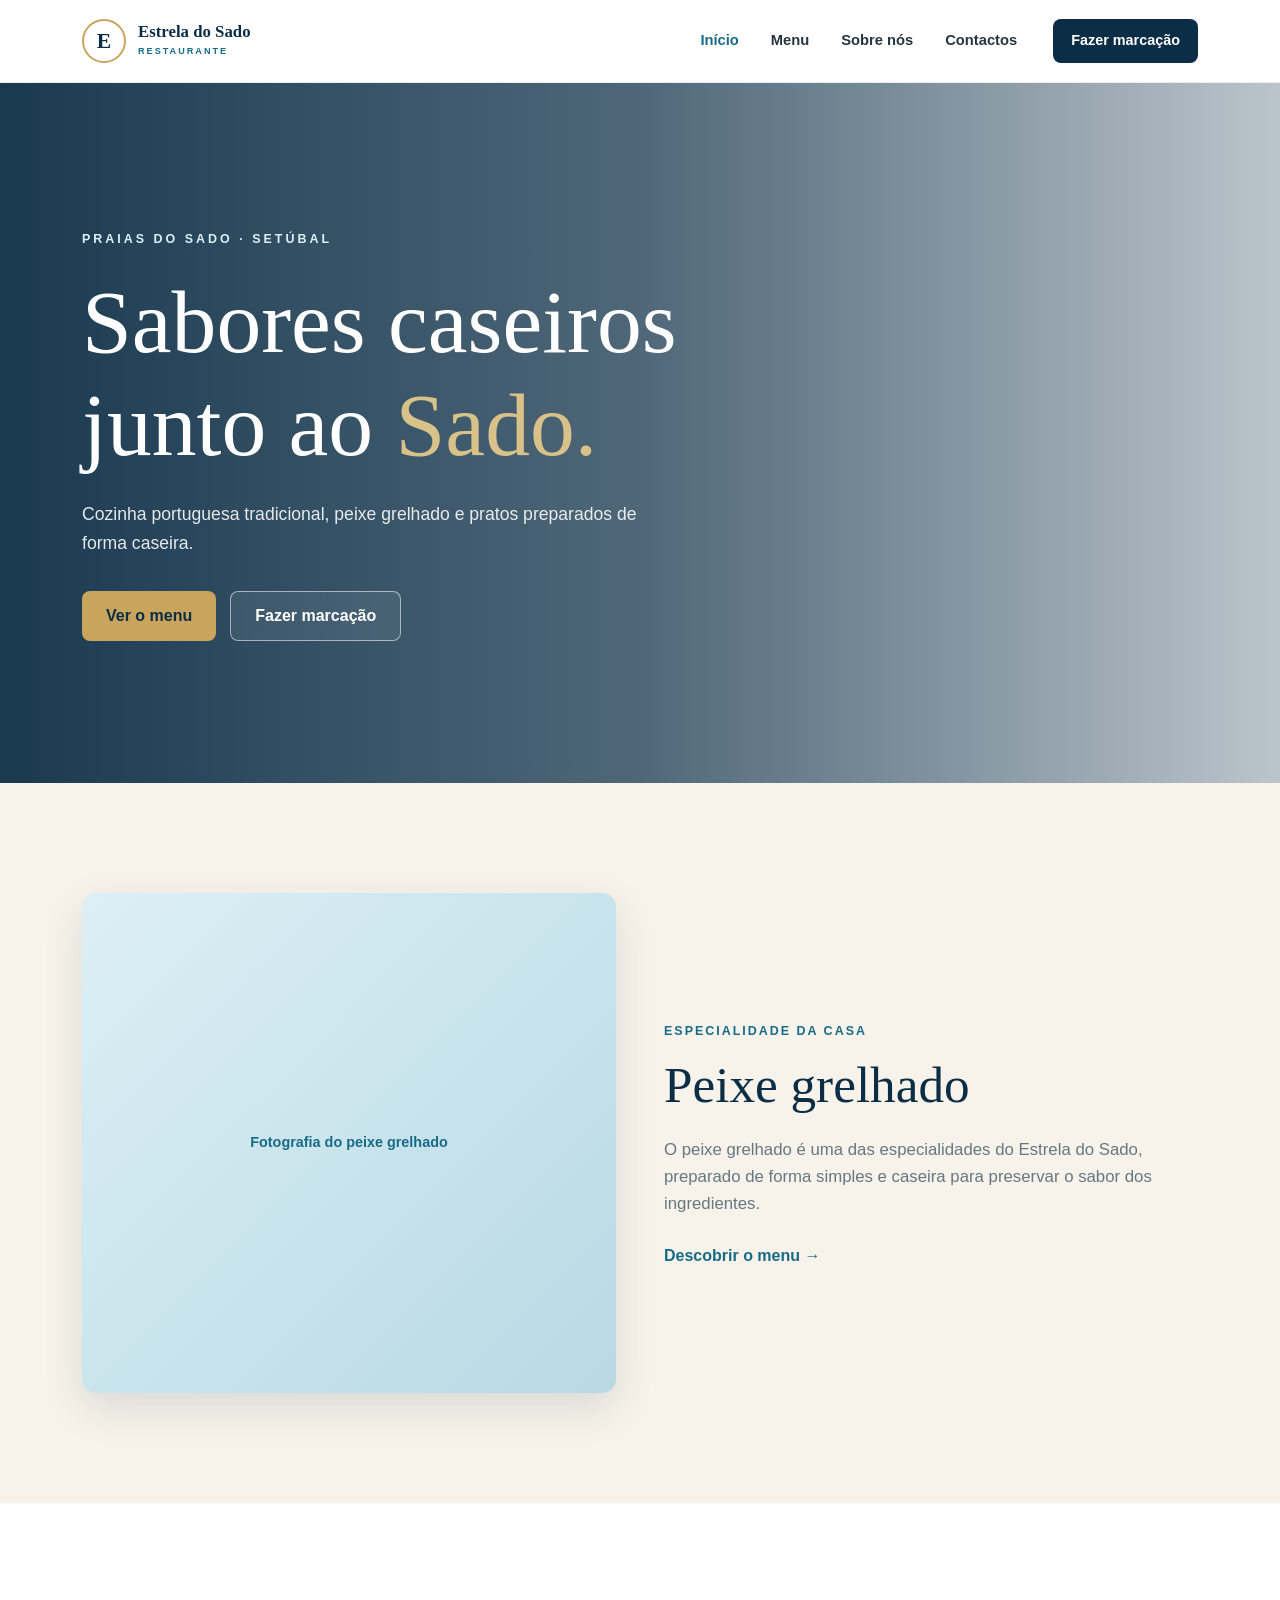
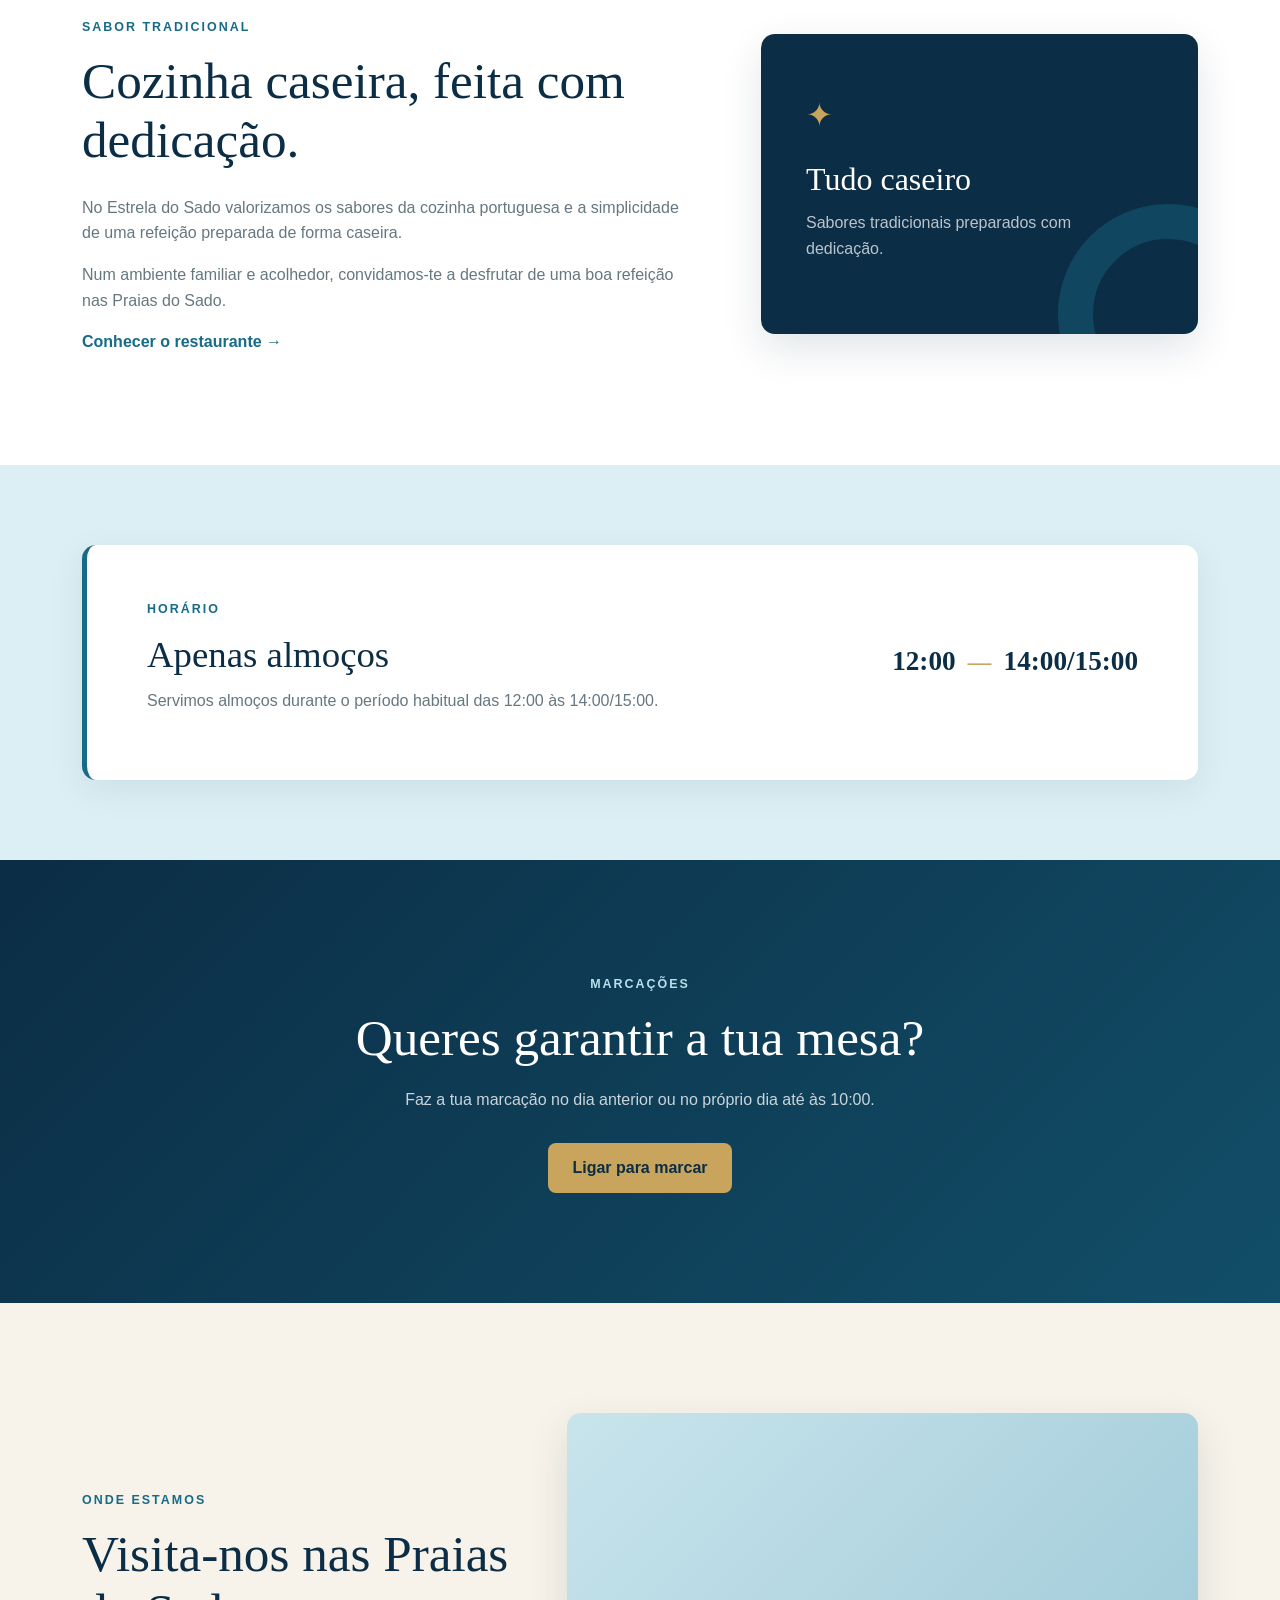
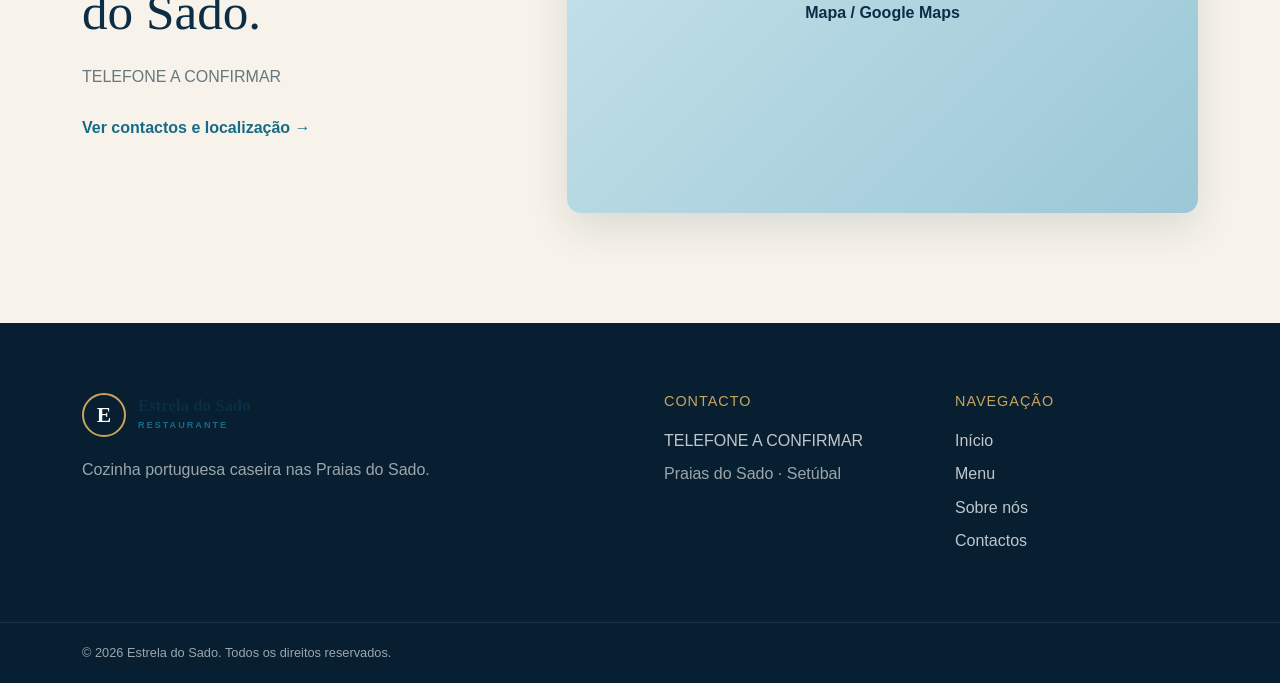
==== index.html @ f1bfe59d "Primeira versão do site Estrela do Sado" ====
<!DOCTYPE html>
<html lang="pt-PT">

<head>

    <meta charset="UTF-8">

    <meta name="viewport" content="width=device-width, initial-scale=1.0">

    <title>Estrela do Sado | Restaurante em Setúbal</title>

    <meta name="description"
        content="Estrela do Sado — restaurante nas Praias do Sado, Setúbal, com cozinha portuguesa caseira e peixe grelhado como especialidade da casa.">

    <!-- Bootstrap 5.3 -->
    <link href="https://cdn.jsdelivr.net/npm/bootstrap@5.3.8/dist/css/bootstrap.min.css"
          rel="stylesheet">

    <!-- CSS próprio -->
    <link rel="stylesheet" href="css/style.css">

</head>


<body>


<!-- =========================================
     HEADER / NAVBAR
========================================= -->

<header class="site-header">

    <nav class="navbar navbar-expand-lg">

        <div class="container">

            <!-- LOGO -->

            <a class="navbar-brand restaurant-logo"
               href="index.html">

                <span class="logo-icon">
                    E
                </span>

                <span class="logo-text">

                    <strong>
                        Estrela do Sado
                    </strong>

                    <small>
                        RESTAURANTE
                    </small>

                </span>

            </a>


            <!-- BOTÃO MOBILE -->

            <button class="navbar-toggler"
                    type="button"
                    data-bs-toggle="collapse"
                    data-bs-target="#mainNavbar"
                    aria-controls="mainNavbar"
                    aria-expanded="false"
                    aria-label="Abrir menu">

                <span class="navbar-toggler-icon"></span>

            </button>


            <!-- MENU -->

            <div class="collapse navbar-collapse"
                 id="mainNavbar">

                <ul class="navbar-nav ms-auto align-items-lg-center gap-lg-2">

                    <li class="nav-item">

                        <a class="nav-link active"
                           aria-current="page"
                           href="index.html">

                            Início

                        </a>

                    </li>


                    <li class="nav-item">

                        <a class="nav-link"
                           href="menu.html">

                            Menu

                        </a>

                    </li>


                    <li class="nav-item">

                        <a class="nav-link"
                           href="sobre.html">

                            Sobre nós

                        </a>

                    </li>


                    <li class="nav-item">

                        <a class="nav-link"
                           href="contacto.html">

                            Contactos

                        </a>

                    </li>


                    <li class="nav-item ms-lg-3 mt-3 mt-lg-0">

                        <a class="nav-reservation"
                           href="contacto.html">

                            Fazer marcação

                        </a>

                    </li>

                </ul>

            </div>

        </div>

    </nav>

</header>


<!-- =========================================
     CONTEÚDO
========================================= -->

<main>


    <!-- HERO -->

    <section class="hero">

        <div class="hero-overlay"></div>

        <div class="container">

            <div class="hero-content">

                <span class="hero-label">

                    PRAIAS DO SADO · SETÚBAL

                </span>


                <h1>

                    Sabores caseiros
                    junto ao <span>Sado.</span>

                </h1>


                <p>

                    Cozinha portuguesa tradicional,
                    peixe grelhado e pratos preparados
                    de forma caseira.

                </p>


                <div class="hero-buttons">

                    <a href="menu.html"
                       class="button button-primary">

                        Ver o menu

                    </a>


                    <a href="contacto.html"
                       class="button button-secondary">

                        Fazer marcação

                    </a>

                </div>

            </div>

        </div>

    </section>



    <!-- ESPECIALIDADE -->

    <section class="specialty">

        <div class="container">

            <div class="row align-items-center g-5">


                <div class="col-lg-6">

                    <div class="image-placeholder">

                        <span>
                            Fotografia do peixe grelhado
                        </span>

                    </div>

                </div>


                <div class="col-lg-6">

                    <span class="section-label">

                        ESPECIALIDADE DA CASA

                    </span>


                    <h2>

                        Peixe grelhado

                    </h2>


                    <p>

                        O peixe grelhado é uma das
                        especialidades do Estrela do Sado,
                        preparado de forma simples e caseira
                        para preservar o sabor dos ingredientes.

                    </p>


                    <a href="menu.html"
                       class="text-link">

                        Descobrir o menu →

                    </a>

                </div>

            </div>

        </div>

    </section>



    <!-- COZINHA CASEIRA -->

    <section class="about-preview">

        <div class="container">

            <div class="row align-items-center g-5">


                <div class="col-lg-7">

                    <span class="section-label">

                        SABOR TRADICIONAL

                    </span>


                    <h2>

                        Cozinha caseira,
                        feita com dedicação.

                    </h2>


                    <p>

                        No Estrela do Sado valorizamos
                        os sabores da cozinha portuguesa
                        e a simplicidade de uma refeição
                        preparada de forma caseira.

                    </p>


                    <p>

                        Num ambiente familiar e acolhedor,
                        convidamos-te a desfrutar de uma
                        boa refeição nas Praias do Sado.

                    </p>


                    <a href="sobre.html"
                       class="text-link">

                        Conhecer o restaurante →

                    </a>

                </div>


                <div class="col-lg-5">

                    <div class="about-card">

                        <span class="about-card-icon">
                            ✦
                        </span>


                        <h3>
                            Tudo caseiro
                        </h3>


                        <p>

                            Sabores tradicionais preparados
                            com dedicação.

                        </p>

                    </div>

                </div>

            </div>

        </div>

    </section>



    <!-- HORÁRIO -->

    <section class="schedule">

        <div class="container">

            <div class="schedule-box">

                <div>

                    <span class="section-label">

                        HORÁRIO

                    </span>


                    <h2>

                        Apenas almoços

                    </h2>


                    <p>

                        Servimos almoços durante o período
                        habitual das 12:00 às 14:00/15:00.

                    </p>

                </div>


                <div class="schedule-time">

                    <strong>
                        12:00
                    </strong>

                    <span>
                        —
                    </span>

                    <strong>
                        14:00/15:00
                    </strong>

                </div>

            </div>

        </div>

    </section>



    <!-- MARCAÇÃO -->

    <section class="reservation">

        <div class="container text-center">

            <span class="section-label">

                MARCAÇÕES

            </span>


            <h2>

                Queres garantir a tua mesa?

            </h2>


            <p>

                Faz a tua marcação no dia anterior
                ou no próprio dia até às 10:00.

            </p>


            <a href="tel:265793486"
               class="button button-primary">

                Ligar para marcar

            </a>

        </div>

    </section>



    <!-- LOCALIZAÇÃO -->

    <section class="location">

        <div class="container">

            <div class="row align-items-center g-5">


                <div class="col-lg-5">

                    <span class="section-label">

                        ONDE ESTAMOS

                    </span>


                    <h2>

                        Visita-nos nas
                        Praias do Sado.

                    </h2>


                    <p>
                        
                    TELEFONE A CONFIRMAR


                    </p>


                    <a href="contacto.html"
                       class="text-link">

                        Ver contactos e localização →

                    </a>

                </div>


                <div class="col-lg-7">

                    <div class="location-placeholder">

                        <span>
                            Mapa / Google Maps
                        </span>

                    </div>

                </div>

            </div>

        </div>

    </section>

</main>



<!-- =========================================
     FOOTER
========================================= -->

<footer class="footer">

    <div class="container">

        <div class="row g-5">


            <div class="col-lg-6">

                <a href="index.html"
                   class="restaurant-logo footer-logo">

                    <span class="logo-icon">
                        E
                    </span>

                    <span class="logo-text">

                        <strong>
                            Estrela do Sado
                        </strong>

                        <small>
                            RESTAURANTE
                        </small>

                    </span>

                </a>


                <p>

                    Cozinha portuguesa caseira
                    nas Praias do Sado.

                </p>

            </div>


            <div class="col-md-3">

                <h3>
                    Contacto
                </h3>


                <a href="tel:265793486">

                    TELEFONE A CONFIRMAR

                </a>


                <p>

                    Praias do Sado · Setúbal

                </p>

            </div>


            <div class="col-md-3">

                <h3>
                    Navegação
                </h3>


                <a href="index.html">
                    Início
                </a>

                <a href="menu.html">
                    Menu
                </a>

                <a href="sobre.html">
                    Sobre nós
                </a>

                <a href="contacto.html">
                    Contactos
                </a>

            </div>

        </div>

    </div>


    <div class="footer-bottom">

        <div class="container">

            <p>

                © 2026 Estrela do Sado.
                Todos os direitos reservados.

            </p>

        </div>

    </div>

</footer>



<!-- Bootstrap JavaScript -->

<script src="https://cdn.jsdelivr.net/npm/bootstrap@5.3.8/dist/js/bootstrap.bundle.min.js"></script>

<!-- JavaScript próprio -->

<script src="js/script.js"></script>

</body>

</html>
---- css/style.css ----
:root {
    --navy: #0b2d45;
    --blue: #176b87;
    --blue-light: #dceff5;
    --cream: #f7f3ea;
    --white: #ffffff;
    --gold: #c9a45c;
    --text: #263640;
    --text-light: #667780;
    --border: #d9e2e6;
    --shadow: 0 15px 40px rgba(11, 45, 69, 0.12);
}


/* =========================================
   RESET
========================================= */

html {
    scroll-behavior: smooth;
}

body {
    margin: 0;

    font-family: "Segoe UI", Arial, sans-serif;

    color: var(--text);
    background: var(--white);

    line-height: 1.6;
}

h1,
h2,
h3 {
    font-family: Georgia, "Times New Roman", serif;
    line-height: 1.15;
    color: var(--navy);
}

p {
    color: var(--text-light);
}

a {
    text-decoration: none;
}

img {
    max-width: 100%;
}


/* =========================================
   HEADER / BOOTSTRAP NAVBAR
========================================= */

.site-header {
    position: sticky;
    top: 0;

    z-index: 1000;

    background: rgba(255, 255, 255, 0.97);

    border-bottom: 1px solid rgba(11, 45, 69, 0.08);

    backdrop-filter: blur(12px);
}


/* Logo */

.restaurant-logo {
    display: inline-flex;

    align-items: center;

    gap: 12px;

    color: var(--navy) !important;
}

.logo-icon {
    width: 44px;
    height: 44px;

    display: grid;
    place-items: center;

    border: 2px solid var(--gold);
    border-radius: 50%;

    color: var(--navy);

    font-family: Georgia, "Times New Roman", serif;
    font-size: 1.35rem;
    font-weight: bold;
}

.logo-text {
    display: flex;

    flex-direction: column;
}

.logo-text strong {
    font-family: Georgia, "Times New Roman", serif;

    font-size: 1.05rem;

    line-height: 1.1;
}

.logo-text small {
    margin-top: 3px;

    color: var(--blue);

    font-size: 0.57rem;
    font-weight: 700;

    letter-spacing: 2px;
}


/* Navbar */

.navbar {
    min-height: 82px;
}

.navbar .nav-link {
    padding: 10px 12px !important;

    color: var(--text) !important;

    font-size: 0.92rem;
    font-weight: 600;

    transition:
        color 0.25s ease,
        background 0.25s ease;
}

.navbar .nav-link:hover,
.navbar .nav-link.active {
    color: var(--blue) !important;
}


/* Botão do Bootstrap */

.navbar-toggler {
    padding: 8px 10px;

    border: 1px solid var(--border);

    border-radius: 8px;
}

.navbar-toggler:focus {
    box-shadow: 0 0 0 3px rgba(23, 107, 135, 0.15);
}


/* Botão marcação */

.nav-reservation {
    display: inline-flex;

    align-items: center;
    justify-content: center;

    padding: 10px 18px;

    border-radius: 8px;

    background: var(--navy);

    color: var(--white) !important;

    font-size: 0.9rem;
    font-weight: 700;

    transition:
        background 0.25s ease,
        transform 0.25s ease;
}

.nav-reservation:hover {
    background: var(--blue);

    transform: translateY(-2px);
}


/* =========================================
   HERO
========================================= */

.hero {
    position: relative;

    min-height: 700px;

    display: flex;

    align-items: center;

    background:
        linear-gradient(
            90deg,
            rgba(11, 45, 69, 0.94),
            rgba(11, 45, 69, 0.72),
            rgba(11, 45, 69, 0.28)
        ),
        url("../images/hero.jpg") center / cover no-repeat;
}

.hero-content {
    position: relative;

    z-index: 2;

    max-width: 720px;

    padding: 90px 0;
}

.hero-label {
    display: inline-block;

    margin-bottom: 20px;

    color: #dceff5;

    font-size: 0.78rem;
    font-weight: 700;

    letter-spacing: 3px;
}

.hero h1 {
    margin-bottom: 24px;

    color: var(--white);

    font-size: clamp(3rem, 7vw, 5.7rem);
}

.hero h1 span {
    color: #d9c18a;
}

.hero p {
    max-width: 590px;

    margin-bottom: 34px;

    color: rgba(255, 255, 255, 0.88);

    font-size: 1.1rem;
}

.hero-buttons {
    display: flex;

    flex-wrap: wrap;

    gap: 14px;
}


/* =========================================
   BOTÕES
========================================= */

.button {
    display: inline-flex;

    align-items: center;
    justify-content: center;

    min-height: 50px;

    padding: 0 24px;

    border-radius: 8px;

    font-weight: 700;

    transition:
        transform 0.25s ease,
        background 0.25s ease,
        color 0.25s ease;
}

.button:hover {
    transform: translateY(-3px);
}

.button-primary {
    background: var(--gold);

    color: var(--navy);
}

.button-primary:hover {
    background: #d8b973;

    color: var(--navy);
}

.button-secondary {
    border: 1px solid rgba(255, 255, 255, 0.55);

    background: rgba(255, 255, 255, 0.08);

    color: var(--white);

    backdrop-filter: blur(8px);
}

.button-secondary:hover {
    background: var(--white);

    color: var(--navy);
}


/* =========================================
   LABELS / LINKS
========================================= */

.section-label {
    display: inline-block;

    margin-bottom: 14px;

    color: var(--blue);

    font-size: 0.78rem;
    font-weight: 700;

    letter-spacing: 2px;
}

.text-link {
    display: inline-flex;

    align-items: center;

    gap: 7px;

    color: var(--blue);

    font-weight: 700;

    transition:
        color 0.25s ease,
        gap 0.25s ease;
}

.text-link:hover {
    color: var(--navy);

    gap: 12px;
}


/* =========================================
   ESPECIALIDADE
========================================= */

.specialty {
    padding: 110px 0;

    background: var(--cream);
}

.specialty h2 {
    margin-bottom: 22px;

    font-size: clamp(2rem, 4vw, 3.2rem);
}

.specialty p {
    max-width: 520px;

    margin-bottom: 25px;

    font-size: 1.05rem;
}

.image-placeholder {
    min-height: 500px;

    display: grid;

    place-items: center;

    border-radius: 14px;

    background:
        linear-gradient(
            135deg,
            var(--blue-light),
            #b8d9e4
        );

    color: var(--blue);

    font-size: 0.9rem;
    font-weight: 600;

    box-shadow: var(--shadow);
}


/* =========================================
   ABOUT
========================================= */

.about-preview {
    padding: 110px 0;

    background: var(--white);
}

.about-preview h2 {
    margin-bottom: 25px;

    font-size: clamp(2rem, 4vw, 3.2rem);
}

.about-preview p {
    max-width: 600px;

    margin-bottom: 16px;
}

.about-card {
    min-height: 300px;

    padding: 45px;

    display: flex;

    flex-direction: column;

    justify-content: center;

    align-items: flex-start;

    position: relative;

    overflow: hidden;

    background: var(--navy);

    border-radius: 14px;

    box-shadow: var(--shadow);
}

.about-card::after {
    content: "";

    position: absolute;

    width: 220px;
    height: 220px;

    right: -80px;
    bottom: -90px;

    border: 35px solid rgba(23, 107, 135, 0.4);

    border-radius: 50%;
}

.about-card-icon {
    margin-bottom: 20px;

    color: var(--gold);

    font-size: 2rem;
}

.about-card h3 {
    margin-bottom: 12px;

    color: var(--white);

    font-size: 2rem;
}

.about-card p {
    max-width: 300px;

    color: rgba(255, 255, 255, 0.72);
}


/* =========================================
   HORÁRIO
========================================= */

.schedule {
    padding: 80px 0;

    background: var(--blue-light);
}

.schedule-box {
    padding: 50px 60px;

    display: flex;

    align-items: center;

    justify-content: space-between;

    gap: 40px;

    background: var(--white);

    border-left: 5px solid var(--blue);

    border-radius: 14px;

    box-shadow: 0 10px 35px rgba(11, 45, 69, 0.08);
}

.schedule-box h2 {
    margin-bottom: 12px;

    font-size: 2.3rem;
}

.schedule-time {
    display: flex;

    align-items: center;

    gap: 12px;

    color: var(--navy);

    white-space: nowrap;
}

.schedule-time strong {
    font-family: Georgia, "Times New Roman", serif;

    font-size: 1.7rem;
}

.schedule-time span {
    color: var(--gold);

    font-size: 1.5rem;
}


/* =========================================
   MARCAÇÃO
========================================= */

.reservation {
    padding: 110px 0;

    background:
        linear-gradient(
            135deg,
            var(--navy),
            #124e68
        );
}

.reservation .section-label {
    color: #b9dfeb;
}

.reservation h2 {
    margin-bottom: 20px;

    color: var(--white);

    font-size: clamp(2rem, 4vw, 3.2rem);
}

.reservation p {
    max-width: 600px;

    margin: 0 auto 30px;

    color: rgba(255, 255, 255, 0.78);
}


/* =========================================
   LOCALIZAÇÃO
========================================= */

.location {
    padding: 110px 0;

    background: var(--cream);
}

.location h2 {
    margin-bottom: 22px;

    font-size: clamp(2rem, 4vw, 3.2rem);
}

.location p {
    margin-bottom: 25px;
}

.location-placeholder {
    min-height: 400px;

    display: grid;

    place-items: center;

    border-radius: 14px;

    background:
        linear-gradient(
            135deg,
            #c8e4ec,
            #9bc7d6
        );

    color: var(--navy);

    font-weight: 700;

    box-shadow: var(--shadow);
}


/* =========================================
   FOOTER
========================================= */

.footer {
    padding-top: 70px;

    background: #071f30;

    color: var(--white);
}

.footer-logo {
    margin-bottom: 20px;
}

.footer-logo .logo-icon {
    color: var(--white);
}

.footer p {
    color: rgba(255, 255, 255, 0.6);
}

.footer h3 {
    margin-bottom: 18px;

    color: var(--gold);

    font-family: "Segoe UI", Arial, sans-serif;

    font-size: 0.9rem;

    text-transform: uppercase;

    letter-spacing: 1px;
}

.footer a:not(.restaurant-logo) {
    display: block;

    margin-bottom: 8px;

    color: rgba(255, 255, 255, 0.75);

    transition: color 0.2s ease;
}

.footer a:not(.restaurant-logo):hover {
    color: var(--gold);
}

.footer-bottom {
    margin-top: 60px;

    padding: 20px 0;

    border-top: 1px solid rgba(255, 255, 255, 0.08);
}

.footer-bottom p {
    margin: 0;

    font-size: 0.8rem;
}


/* =========================================
   TABLET
========================================= */

@media (max-width: 991.98px) {

    .navbar-collapse {
        padding: 18px 0 10px;
    }

    .navbar-nav {
        padding: 10px 0;
    }

    .navbar .nav-link {
        padding: 12px 10px !important;
    }

    .nav-reservation {
        width: 100%;

        text-align: center;
    }

    .hero {
        min-height: 650px;
    }

    .schedule-box {
        flex-direction: column;

        align-items: flex-start;
    }

    .schedule-time {
        width: 100%;

        justify-content: center;
    }

}


/* =========================================
   TELEMÓVEL
========================================= */

@media (max-width: 575.98px) {

    .navbar {
        min-height: 70px;
    }

    .logo-icon {
        width: 38px;
        height: 38px;
    }

    .logo-text strong {
        font-size: 0.9rem;
    }

    .hero {
        min-height: 650px;

        background:
            linear-gradient(
                90deg,
                rgba(11, 45, 69, 0.94),
                rgba(11, 45, 69, 0.65)
            ),
            url("../images/hero.jpg") center / cover no-repeat;
    }

    .hero-content {
        padding: 70px 0;
    }

    .hero h1 {
        font-size: clamp(2.7rem, 14vw, 4.2rem);
    }

    .hero p {
        font-size: 1rem;
    }

    .hero-buttons {
        flex-direction: column;

        align-items: stretch;
    }

    .button {
        width: 100%;
    }

    .specialty,
    .about-preview,
    .location {
        padding: 75px 0;
    }

    .image-placeholder {
        min-height: 330px;
    }

    .schedule {
        padding: 55px 0;
    }

    .schedule-box {
        padding: 35px 25px;
    }

    .schedule-time strong {
        font-size: 1.3rem;
    }

    .reservation {
        padding: 80px 0;
    }

    .location-placeholder {
        min-height: 280px;
    }

    .footer {
        padding-top: 55px;
    }

    .footer-bottom {
        margin-top: 40px;
    }

}
/* =========================================
   PÁGINA DO MENU
========================================= */

.menu-hero {
    padding: 100px 0;

    background:
        linear-gradient(
            135deg,
            var(--navy),
            var(--blue)
        );

    text-align: center;
}

.menu-hero-content {
    max-width: 760px;

    margin: 0 auto;
}

.menu-hero .section-label {
    color: #b9dfeb;
}

.menu-hero h1 {
    margin-bottom: 20px;

    color: var(--white);

    font-size: clamp(3rem, 7vw, 5rem);
}

.menu-hero p {
    max-width: 650px;

    margin: 0 auto;

    color: rgba(255, 255, 255, 0.82);

    font-size: 1.05rem;
}


/* =========================================
   INTRO
========================================= */

.menu-intro {
    padding: 45px 0;

    background: var(--white);
}

.menu-note {
    max-width: 900px;

    margin: 0 auto;

    padding: 25px 30px;

    display: flex;

    align-items: center;

    gap: 20px;

    background: var(--blue-light);

    border-left: 4px solid var(--gold);

    border-radius: 12px;
}

.menu-note-icon {
    width: 45px;
    height: 45px;

    flex-shrink: 0;

    display: grid;

    place-items: center;

    border-radius: 50%;

    background: var(--navy);

    color: var(--gold);

    font-size: 1.2rem;
}

.menu-note h3 {
    margin-bottom: 5px;

    font-family: Georgia, "Times New Roman", serif;

    color: var(--navy);

    font-size: 1.3rem;
}

.menu-note p {
    margin: 0;

    font-size: 0.9rem;
}


/* =========================================
   SECÇÕES
========================================= */

.menu-section {
    padding: 90px 0;

    background: var(--white);
}

.menu-section-alt {
    background: var(--cream);
}

.menu-section-heading {
    max-width: 700px;

    margin-bottom: 45px;
}

.menu-section-heading h2 {
    margin-bottom: 15px;

    font-size: clamp(2.1rem, 4vw, 3.2rem);
}

.menu-section-heading p {
    margin: 0;

    font-size: 1rem;
}


/* =========================================
   PRATOS
========================================= */

.menu-list {
    max-width: 950px;

    margin: 0 auto;
}

.menu-item {
    padding: 25px 0;

    display: flex;

    align-items: flex-start;

    justify-content: space-between;

    gap: 30px;

    border-bottom: 1px solid var(--border);

    transition:
        padding 0.25s ease,
        border-color 0.25s ease;
}

.menu-item:first-child {
    border-top: 1px solid var(--border);
}

.menu-item:hover {
    padding-left: 10px;
    padding-right: 10px;

    border-color: rgba(23, 107, 135, 0.35);
}

.menu-item-info {
    flex: 1;
}

.menu-item h3 {
    margin-bottom: 6px;

    color: var(--navy);

    font-size: 1.3rem;
}

.menu-item p {
    margin: 0;

    font-size: 0.9rem;
}

.menu-price {
    padding-top: 2px;

    color: var(--blue);

    font-family: Georgia, "Times New Roman", serif;

    font-size: 1.15rem;

    font-weight: bold;

    white-space: nowrap;
}


/* =========================================
   MARCAÇÃO
========================================= */

.menu-reservation {
    padding: 100px 0;

    background:
        linear-gradient(
            135deg,
            var(--navy),
            #124e68
        );

    text-align: center;
}

.menu-reservation .section-label {
    color: #b9dfeb;
}

.menu-reservation h2 {
    margin-bottom: 18px;

    color: var(--white);

    font-size: clamp(2rem, 4vw, 3.2rem);
}

.menu-reservation p {
    max-width: 600px;

    margin: 0 auto 28px;

    color: rgba(255, 255, 255, 0.78);
}


/* =========================================
   MENU — TELEMÓVEL
========================================= */

@media (max-width: 575.98px) {

    .menu-hero {
        padding: 75px 0;
    }

    .menu-hero h1 {
        font-size: 3rem;
    }

    .menu-intro {
        padding: 30px 0;
    }

    .menu-note {
        align-items: flex-start;

        padding: 22px;
    }

    .menu-section {
        padding: 70px 0;
    }

    .menu-item {
        gap: 15px;
    }

    .menu-item h3 {
        font-size: 1.1rem;
    }

    .menu-item p {
        font-size: 0.82rem;
    }

    .menu-price {
        font-size: 1rem;
    }

    .menu-reservation {
        padding: 75px 0;
    }

}
/* =========================================
   INFORMAÇÃO DO MENU
========================================= */

.menu-info-section {
    padding: 70px 0;
    background: var(--cream);
}

.menu-info-box {
    max-width: 850px;

    margin: 0 auto;

    padding: 45px;

    background: var(--white);

    border-radius: 14px;

    border: 1px solid var(--border);

    box-shadow: var(--shadow);

    text-align: center;
}

.menu-info-box h2 {
    margin-bottom: 15px;

    font-size: clamp(1.8rem, 4vw, 2.6rem);
}

.menu-info-box p {
    max-width: 650px;

    margin: 0 auto;
}


@media (max-width: 575.98px) {

    .menu-info-section {
        padding: 55px 0;
    }

    .menu-info-box {
        padding: 30px 22px;
    }

}
/* =========================================
   MENU DE DEMONSTRAÇÃO
========================================= */

.demo-menu-badge {
    display: inline-flex;

    align-items: center;
    justify-content: center;

    margin-bottom: 22px;

    padding: 8px 16px;

    border: 1px solid rgba(255, 255, 255, 0.35);

    border-radius: 50px;

    background: rgba(255, 255, 255, 0.08);

    color: #ffffff;

    font-size: 0.72rem;
    font-weight: 700;

    letter-spacing: 1.5px;

    text-transform: uppercase;

    backdrop-filter: blur(8px);
}


/* =========================================
   DESTAQUE DA ESPECIALIDADE
========================================= */

.menu-specialty-card {
    margin-bottom: 35px;

    padding: 35px;

    background:
        linear-gradient(
            135deg,
            var(--navy),
            var(--blue)
        );

    border-radius: 16px;

    box-shadow: var(--shadow);
}

.menu-specialty-card .section-label {
    color: #d9c18a;
}

.menu-specialty-card h3 {
    margin-bottom: 10px;

    color: var(--white);

    font-size: 2rem;
}

.menu-specialty-card p {
    max-width: 650px;

    margin-bottom: 0;

    color: rgba(255, 255, 255, 0.78);
}


/* =========================================
   AVISO DE DEMONSTRAÇÃO
========================================= */

.demo-notice {
    margin-top: 20px;

    color: rgba(255, 255, 255, 0.65) !important;

    font-size: 0.78rem !important;

    font-style: italic;
}


/* =========================================
   PREÇO DE DEMONSTRAÇÃO
========================================= */

.menu-price-demo {
    display: block;

    margin-top: 5px;

    color: var(--gold);

    font-size: 0.7rem;

    font-family: "Segoe UI", Arial, sans-serif;

    font-weight: 500;

    text-align: right;
}


@media (max-width: 575.98px) {

    .menu-specialty-card {
        padding: 25px;
    }

    .menu-specialty-card h3 {
        font-size: 1.6rem;
    }

    .demo-menu-badge {
        font-size: 0.65rem;

        letter-spacing: 1px;
    }

}
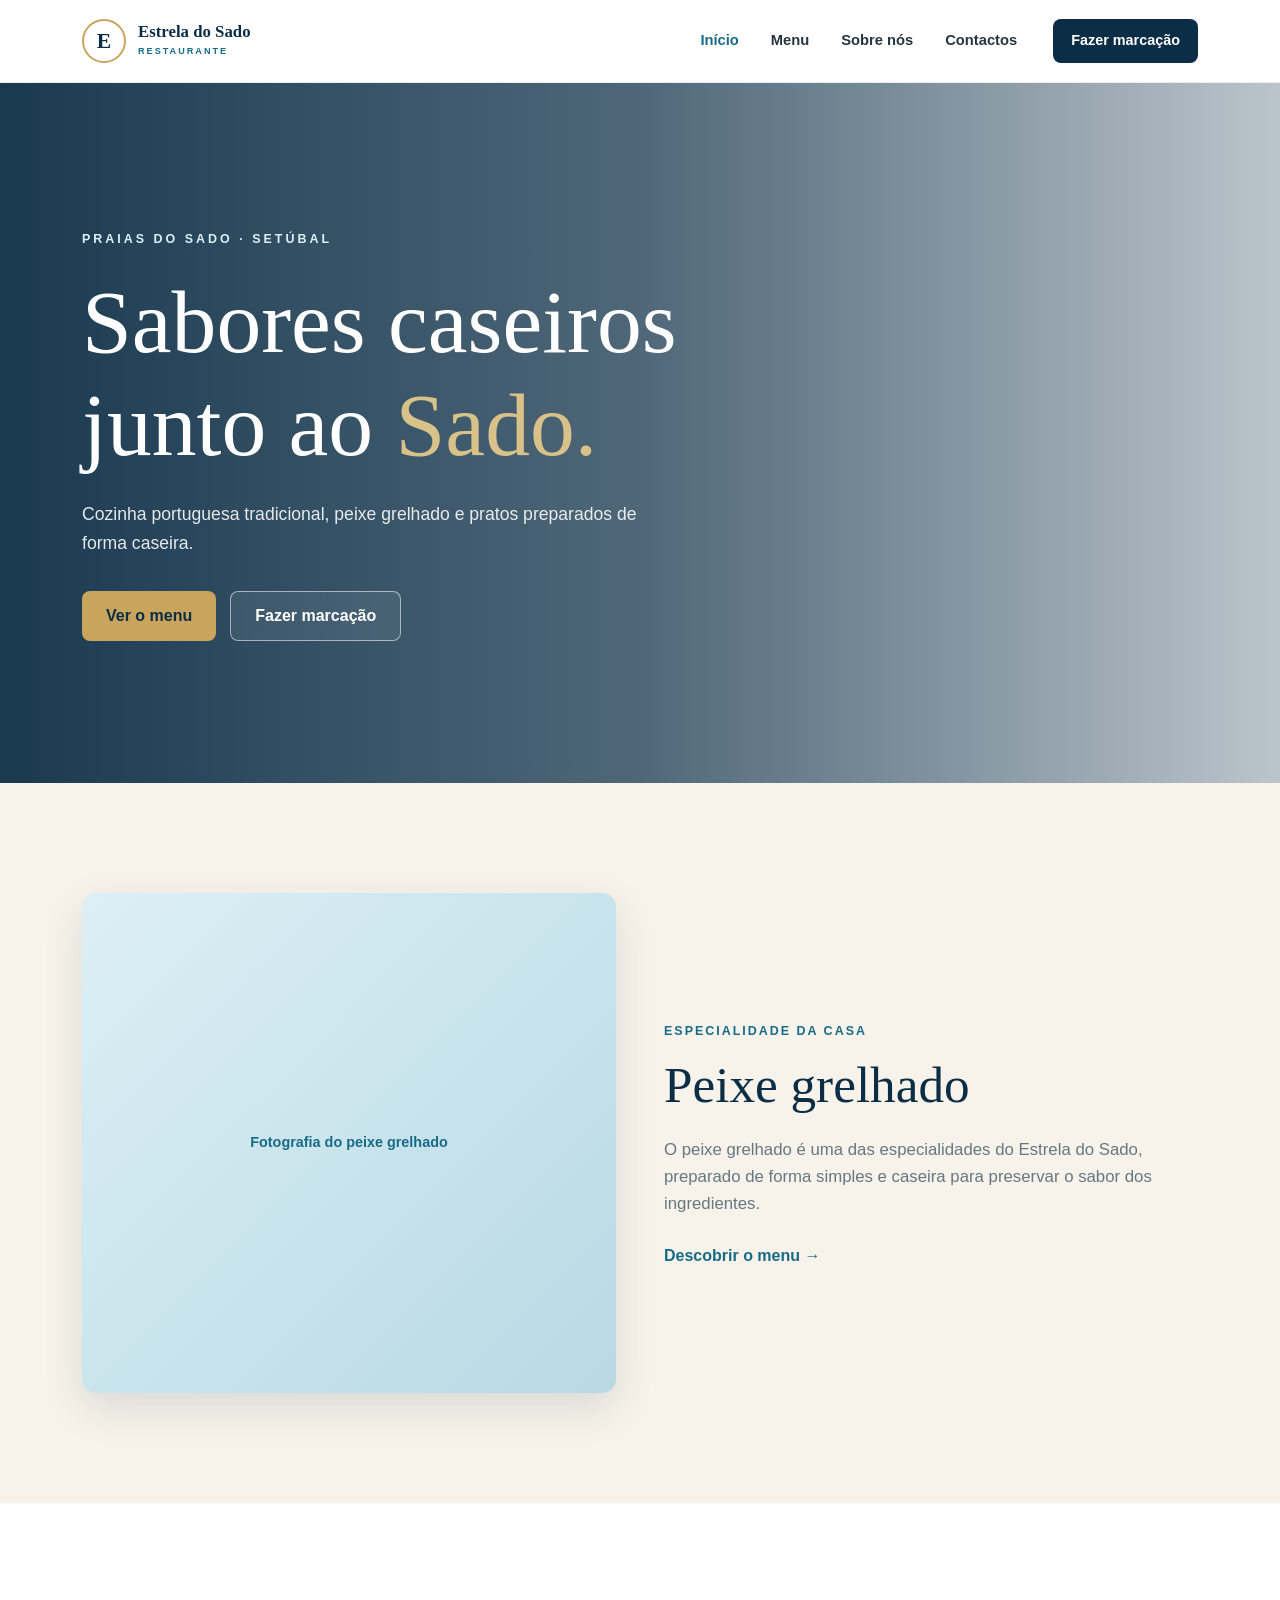
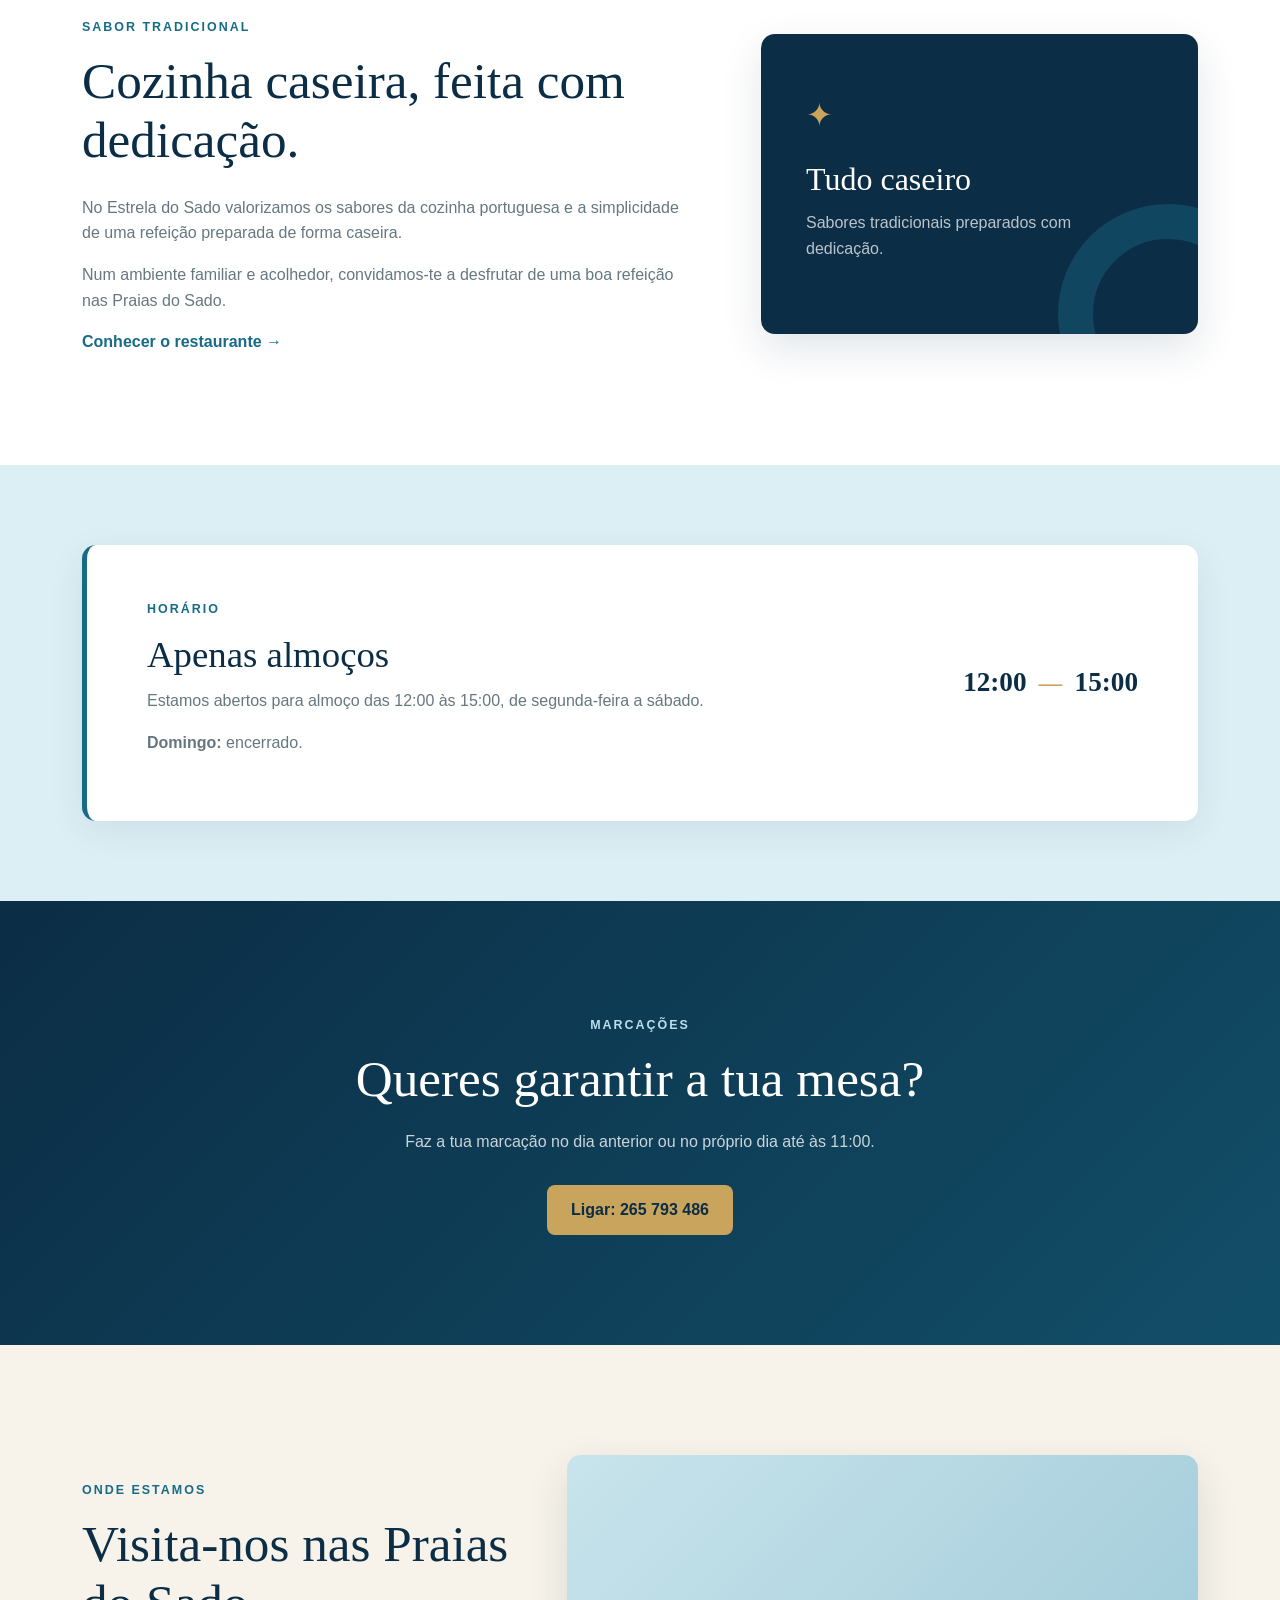
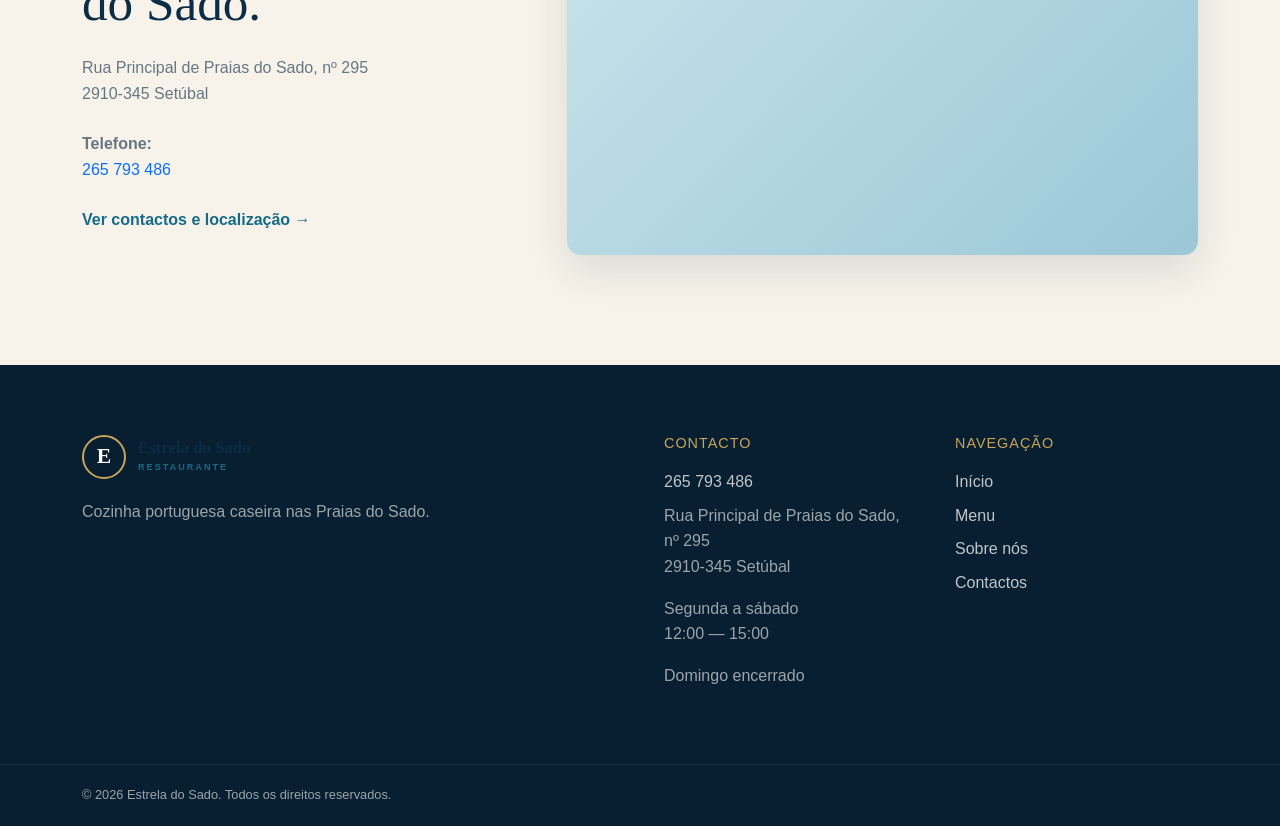
==== commit 01130c46: "atualização site real" ====
--- a/index.html
+++ b/index.html
@@ -13,14 +13,14 @@
         content="Estrela do Sado — restaurante nas Praias do Sado, Setúbal, com cozinha portuguesa caseira e peixe grelhado como especialidade da casa.">
 
     <!-- Bootstrap 5.3 -->
-    <link href="https://cdn.jsdelivr.net/npm/bootstrap@5.3.8/dist/css/bootstrap.min.css"
-          rel="stylesheet">
+    <link
+        href="https://cdn.jsdelivr.net/npm/bootstrap@5.3.8/dist/css/bootstrap.min.css"
+        rel="stylesheet">
 
     <!-- CSS próprio -->
     <link rel="stylesheet" href="css/style.css">
 
 </head>
-
 
 <body>
 
@@ -170,26 +170,18 @@
             <div class="hero-content">
 
                 <span class="hero-label">
-
                     PRAIAS DO SADO · SETÚBAL
-
                 </span>
 
-
                 <h1>
-
                     Sabores caseiros
                     junto ao <span>Sado.</span>
-
                 </h1>
 
-
                 <p>
-
                     Cozinha portuguesa tradicional,
                     peixe grelhado e pratos preparados
                     de forma caseira.
-
                 </p>
 
 
@@ -245,28 +237,19 @@
                 <div class="col-lg-6">
 
                     <span class="section-label">
-
                         ESPECIALIDADE DA CASA
-
                     </span>
 
-
                     <h2>
-
                         Peixe grelhado
-
                     </h2>
 
-
                     <p>
-
                         O peixe grelhado é uma das
                         especialidades do Estrela do Sado,
                         preparado de forma simples e caseira
                         para preservar o sabor dos ingredientes.
-
                     </p>
-
 
                     <a href="menu.html"
                        class="text-link">
@@ -297,38 +280,26 @@
                 <div class="col-lg-7">
 
                     <span class="section-label">
-
                         SABOR TRADICIONAL
-
                     </span>
 
-
                     <h2>
-
                         Cozinha caseira,
                         feita com dedicação.
-
                     </h2>
 
-
                     <p>
-
                         No Estrela do Sado valorizamos
                         os sabores da cozinha portuguesa
                         e a simplicidade de uma refeição
                         preparada de forma caseira.
-
                     </p>
 
-
                     <p>
-
                         Num ambiente familiar e acolhedor,
                         convidamos-te a desfrutar de uma
                         boa refeição nas Praias do Sado.
-
                     </p>
-
 
                     <a href="sobre.html"
                        class="text-link">
@@ -348,17 +319,13 @@
                             ✦
                         </span>
 
-
                         <h3>
                             Tudo caseiro
                         </h3>
 
-
                         <p>
-
                             Sabores tradicionais preparados
                             com dedicação.
-
                         </p>
 
                     </div>
@@ -384,24 +351,21 @@
                 <div>
 
                     <span class="section-label">
-
                         HORÁRIO
-
                     </span>
 
-
                     <h2>
-
                         Apenas almoços
-
                     </h2>
 
-
                     <p>
-
-                        Servimos almoços durante o período
-                        habitual das 12:00 às 14:00/15:00.
-
+                        Estamos abertos para almoço
+                        das 12:00 às 15:00,
+                        de segunda-feira a sábado.
+                    </p>
+
+                    <p>
+                        <strong>Domingo:</strong> encerrado.
                     </p>
 
                 </div>
@@ -418,7 +382,7 @@
                     </span>
 
                     <strong>
-                        14:00/15:00
+                        15:00
                     </strong>
 
                 </div>
@@ -438,31 +402,22 @@
         <div class="container text-center">
 
             <span class="section-label">
-
                 MARCAÇÕES
-
             </span>
 
-
             <h2>
-
                 Queres garantir a tua mesa?
-
             </h2>
 
-
             <p>
-
                 Faz a tua marcação no dia anterior
-                ou no próprio dia até às 10:00.
-
+                ou no próprio dia até às 11:00.
             </p>
 
-
-            <a href="tel:265793486"
+            <a href="tel:+351265793486"
                class="button button-primary">
 
-                Ligar para marcar
+                Ligar: 265 793 486
 
             </a>
 
@@ -484,25 +439,25 @@
                 <div class="col-lg-5">
 
                     <span class="section-label">
-
                         ONDE ESTAMOS
-
                     </span>
 
-
                     <h2>
-
                         Visita-nos nas
                         Praias do Sado.
-
                     </h2>
 
-
                     <p>
-                        
-                    TELEFONE A CONFIRMAR
-
-
+                        Rua Principal de Praias do Sado, nº 295<br>
+                        2910-345 Setúbal
+                    </p>
+
+                    <p>
+                        <strong>Telefone:</strong><br>
+
+                        <a href="tel:+351265793486">
+                            265 793 486
+                        </a>
                     </p>
 
 
@@ -520,9 +475,16 @@
 
                     <div class="location-placeholder">
 
-                        <span>
-                            Mapa / Google Maps
-                        </span>
+                        <iframe
+                            src="https://www.google.com/maps?q=Rua+Principal+de+Praias+do+Sado+295,+2910-345+Setubal&output=embed"
+                            width="100%"
+                            height="350"
+                            style="border:0;"
+                            allowfullscreen=""
+                            loading="lazy"
+                            referrerpolicy="no-referrer-when-downgrade"
+                            title="Localização do Estrela do Sado">
+                        </iframe>
 
                     </div>
 
@@ -533,6 +495,7 @@
         </div>
 
     </section>
+
 
 </main>
 
@@ -574,10 +537,8 @@
 
 
                 <p>
-
                     Cozinha portuguesa caseira
                     nas Praias do Sado.
-
                 </p>
 
             </div>
@@ -589,18 +550,22 @@
                     Contacto
                 </h3>
 
-
-                <a href="tel:265793486">
-
-                    TELEFONE A CONFIRMAR
-
+                <a href="tel:+351265793486">
+                    265 793 486
                 </a>
 
-
                 <p>
-
-                    Praias do Sado · Setúbal
-
+                    Rua Principal de Praias do Sado, nº 295<br>
+                    2910-345 Setúbal
+                </p>
+
+                <p>
+                    Segunda a sábado<br>
+                    12:00 — 15:00
+                </p>
+
+                <p>
+                    Domingo encerrado
                 </p>
 
             </div>
@@ -612,7 +577,6 @@
                     Navegação
                 </h3>
 
-
                 <a href="index.html">
                     Início
                 </a>
@@ -641,10 +605,8 @@
         <div class="container">
 
             <p>
-
                 © 2026 Estrela do Sado.
                 Todos os direitos reservados.
-
             </p>
 
         </div>
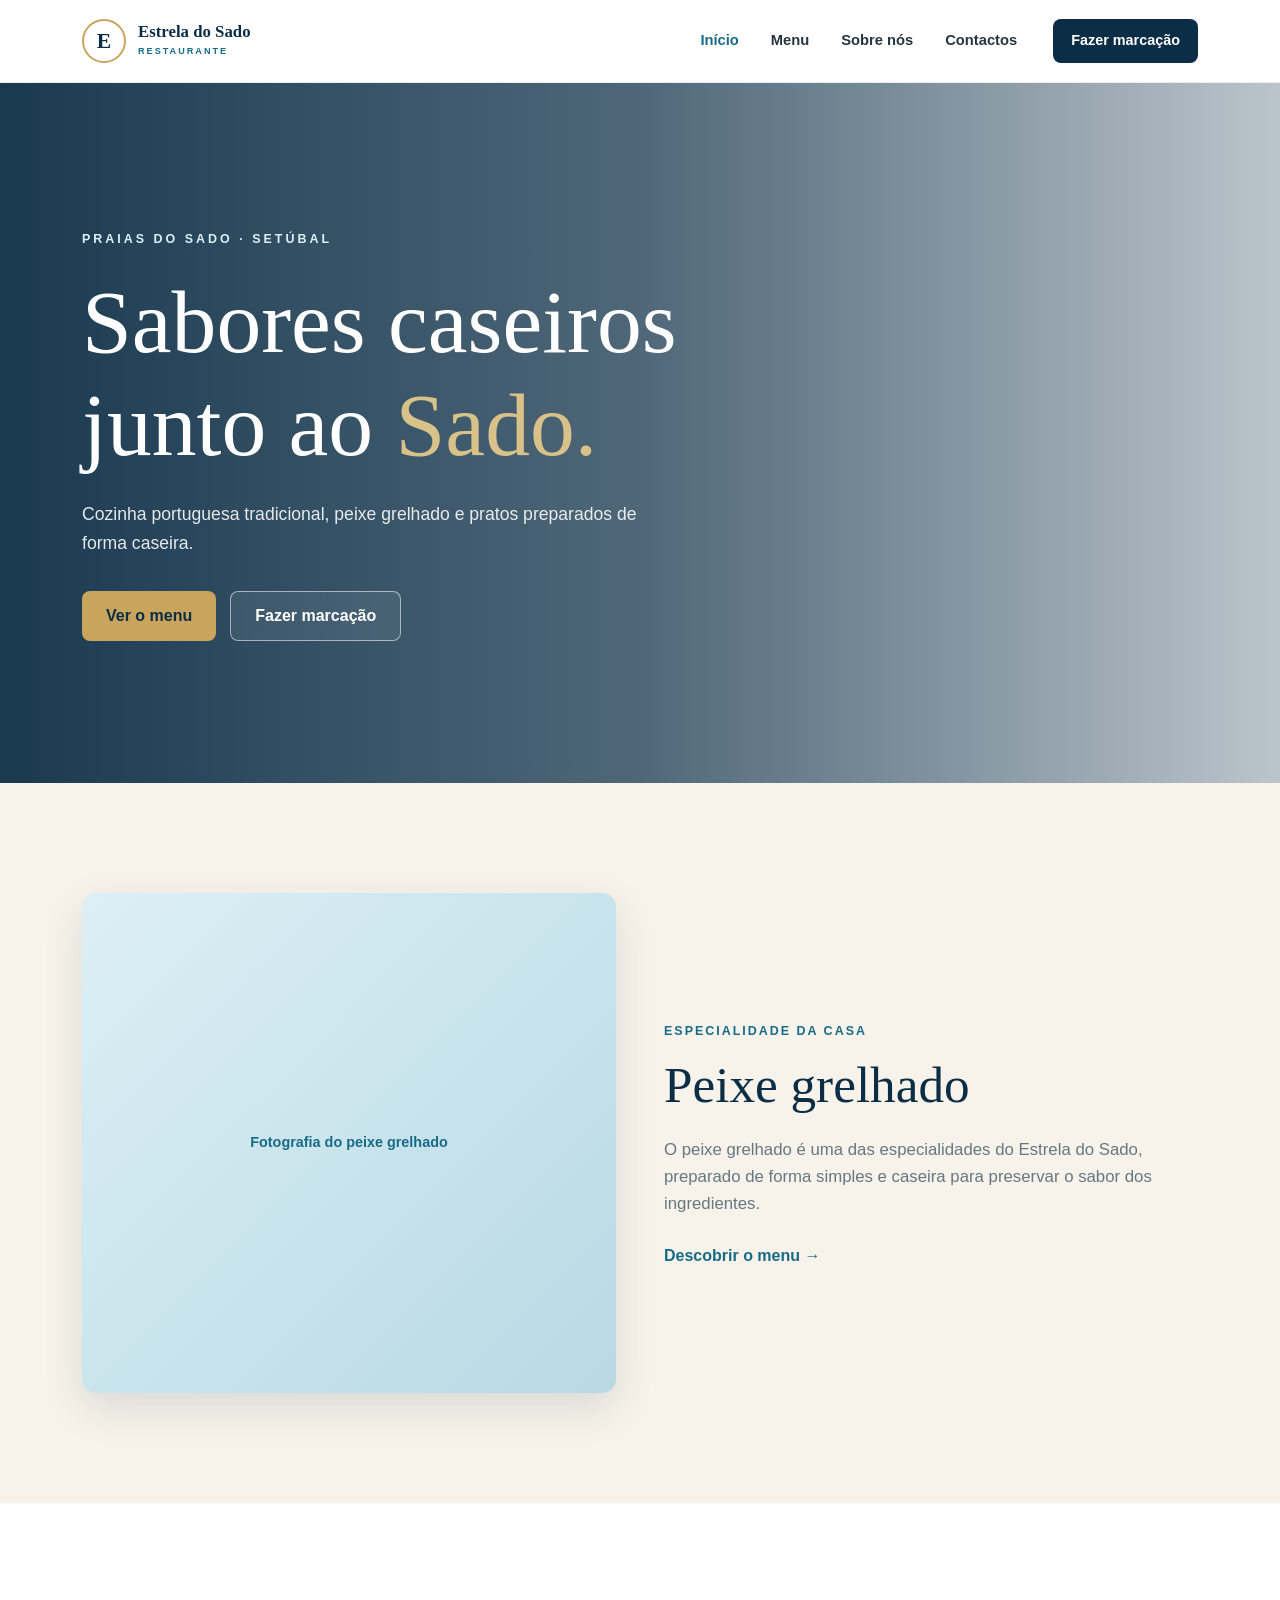
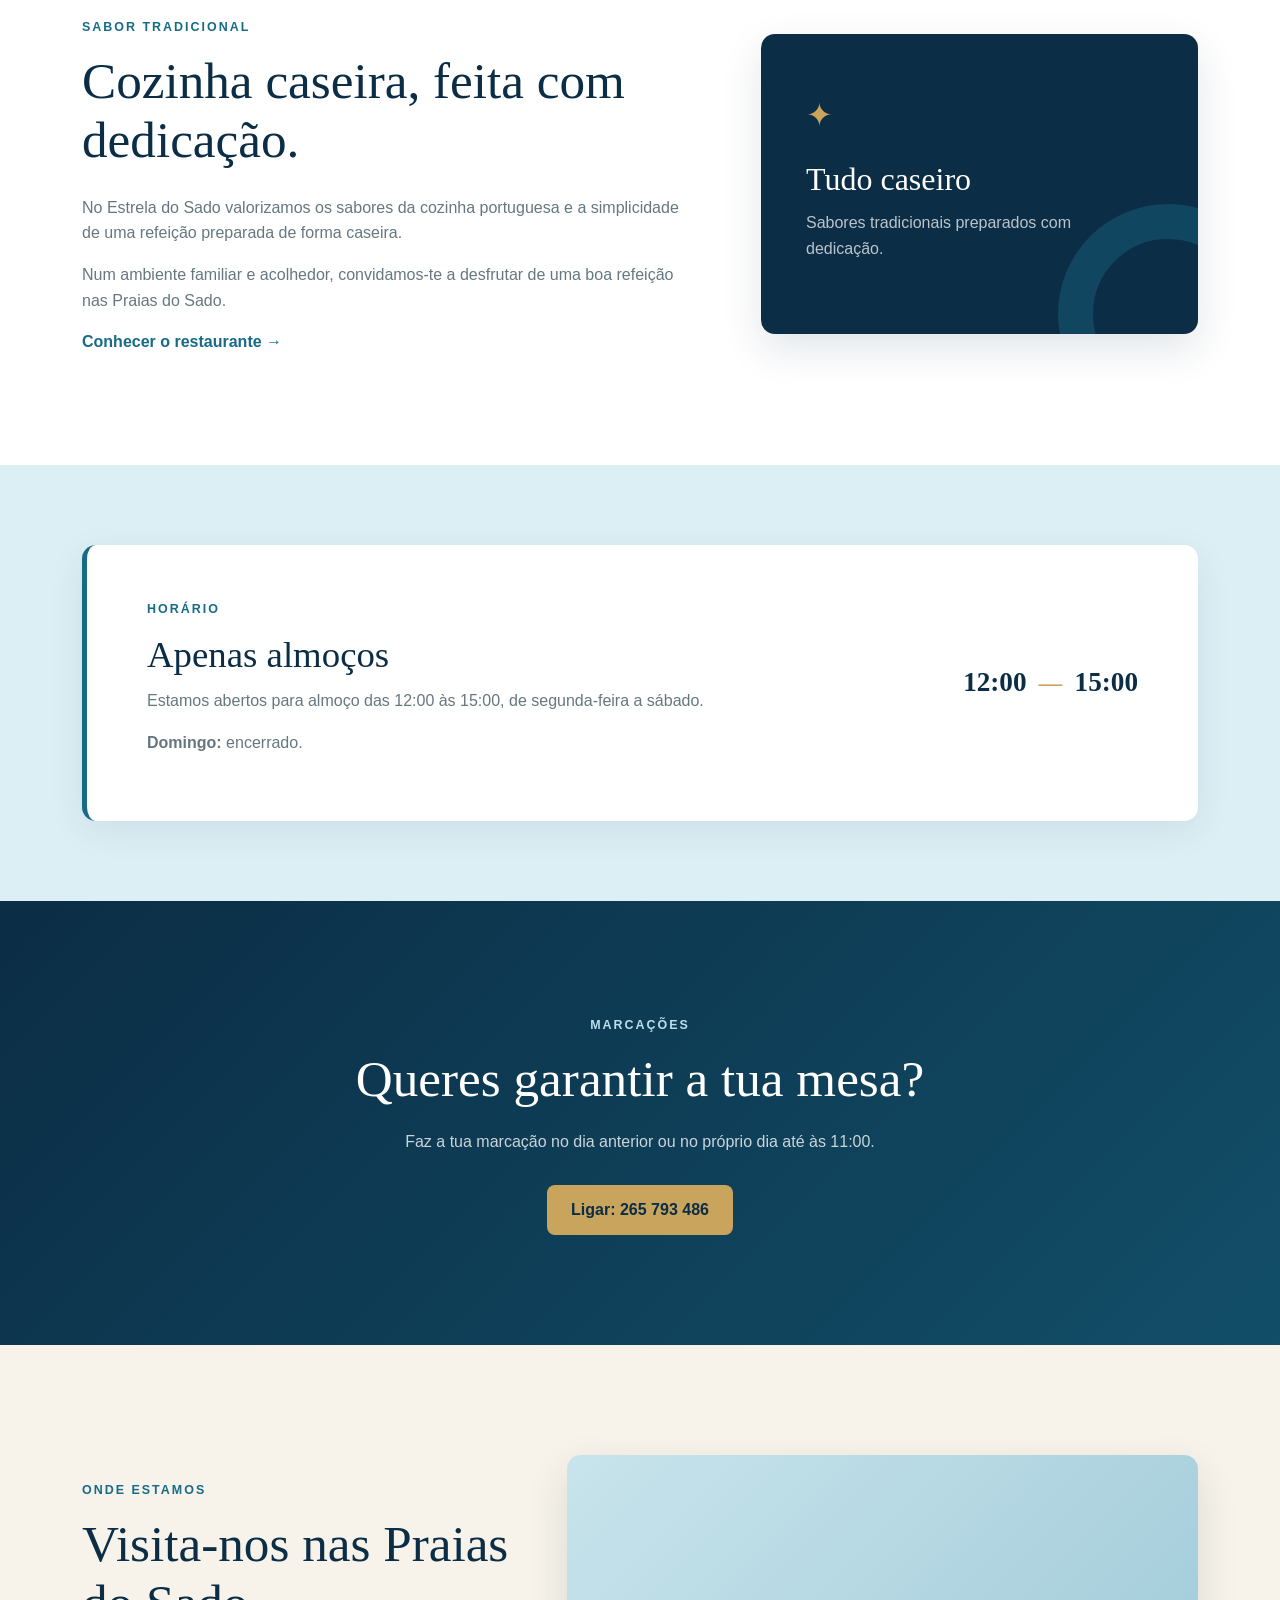
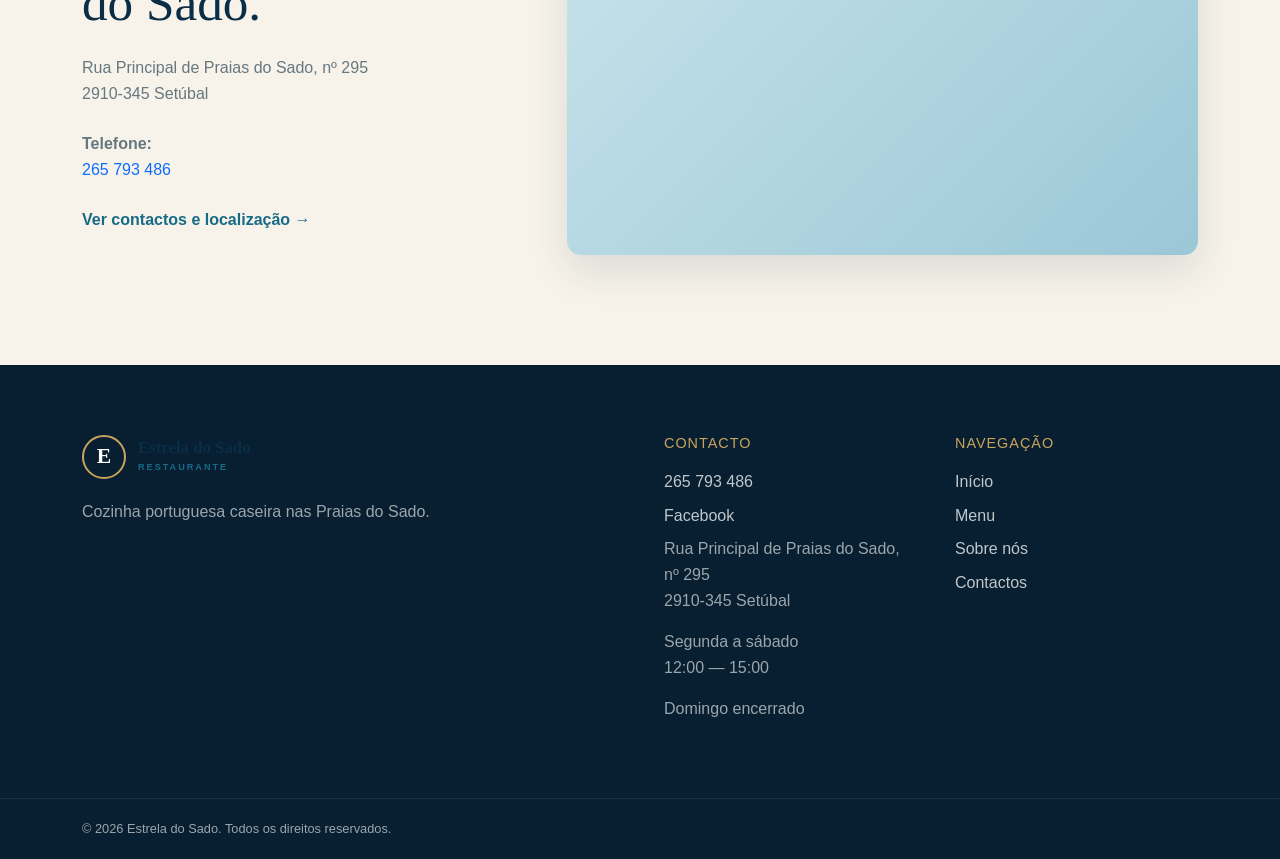
==== commit 9fb7adfe: "adiçam facebook footer" ====
--- a/index.html
+++ b/index.html
@@ -554,6 +554,17 @@
                     265 793 486
                 </a>
 
+                                <!-- FACEBOOK -->
+
+                <a
+                    href="https://www.facebook.com/estreladosado/"
+                    target="_blank"
+                    rel="noopener noreferrer">
+
+                    Facebook
+
+                </a>
+
                 <p>
                     Rua Principal de Praias do Sado, nº 295<br>
                     2910-345 Setúbal
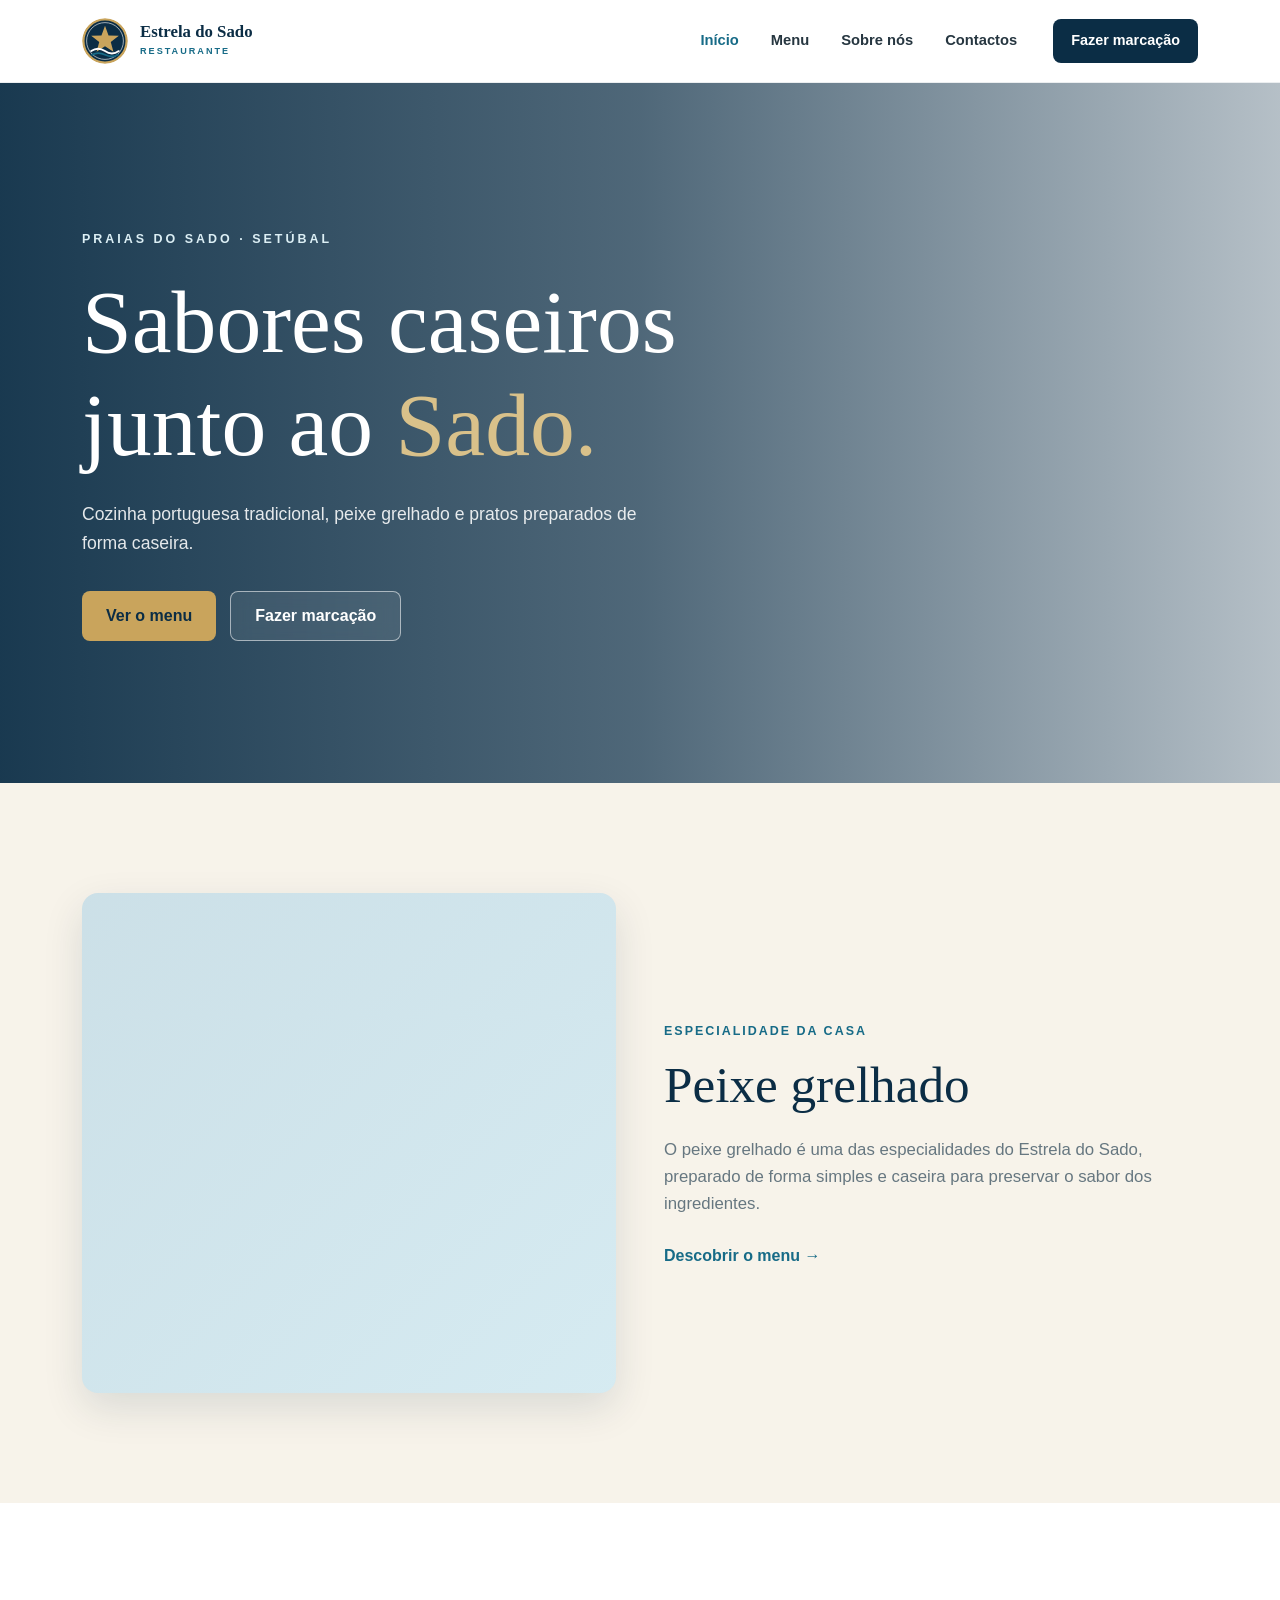
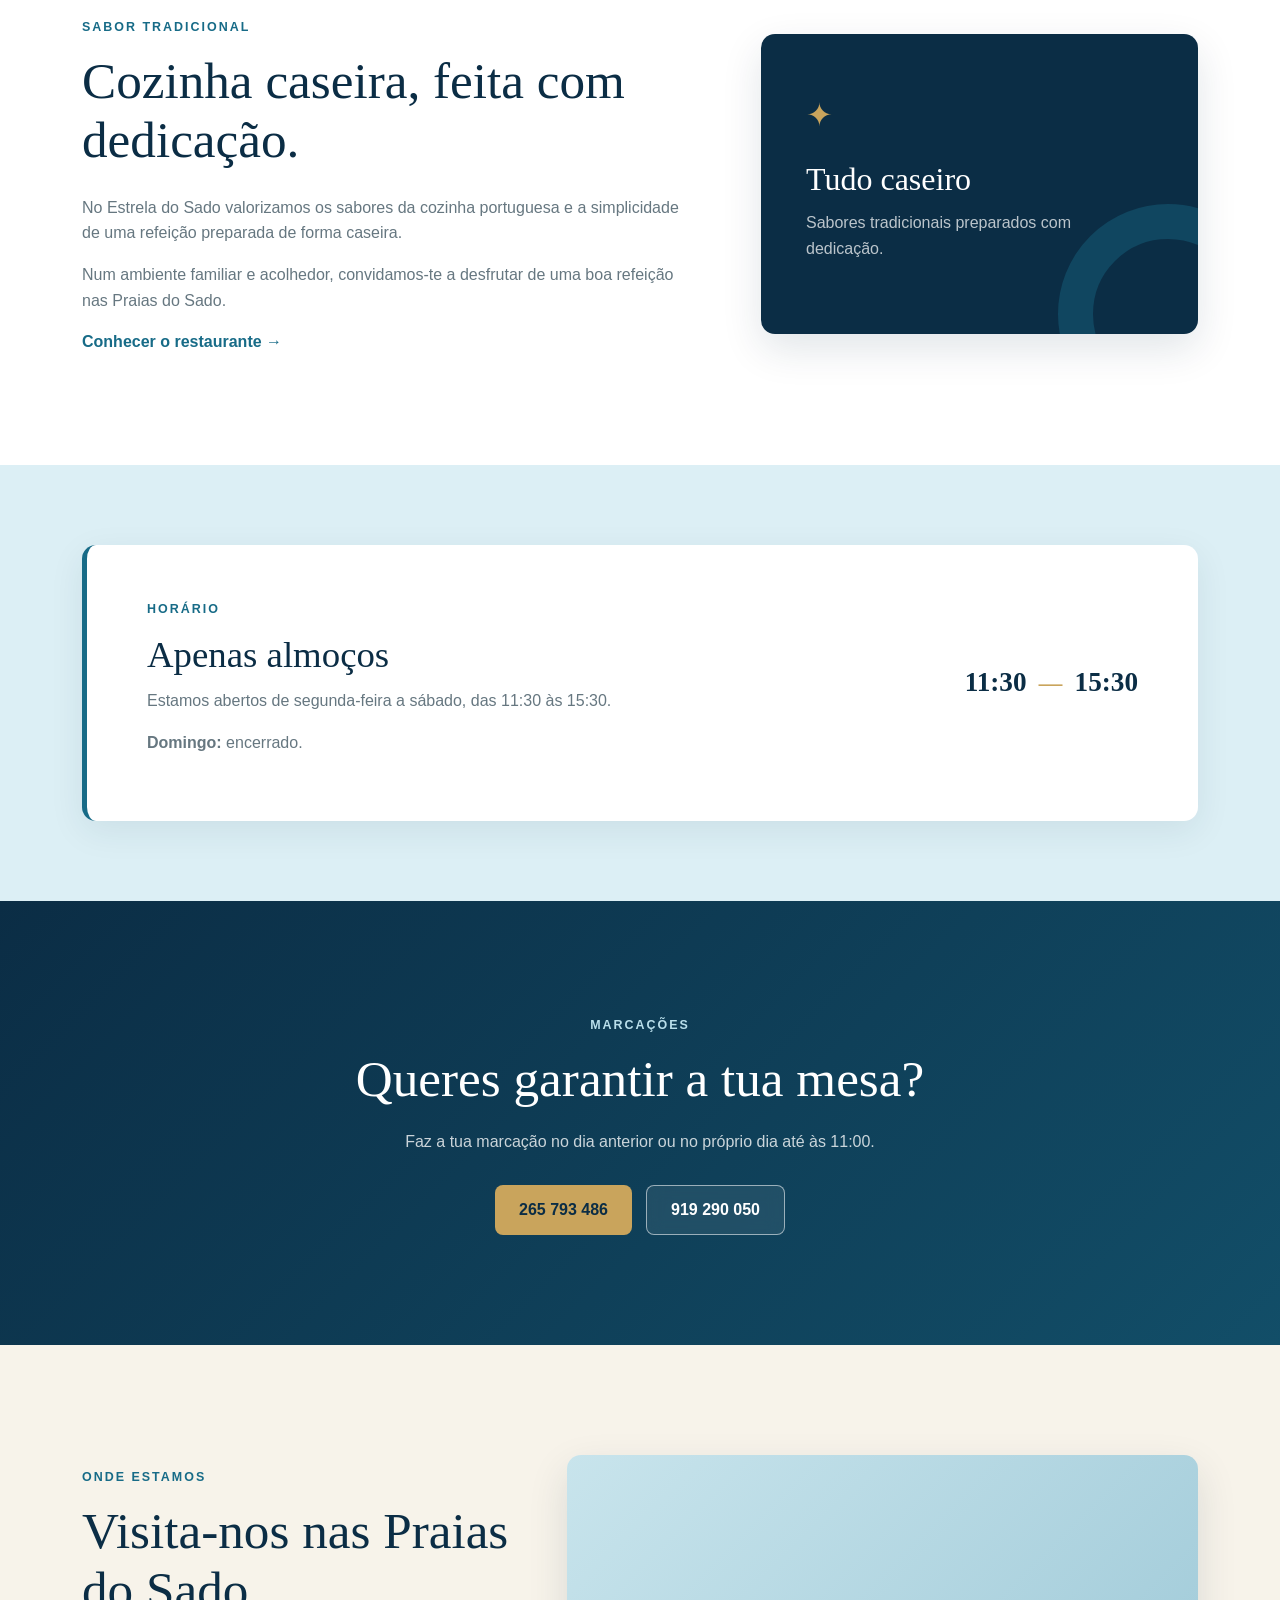
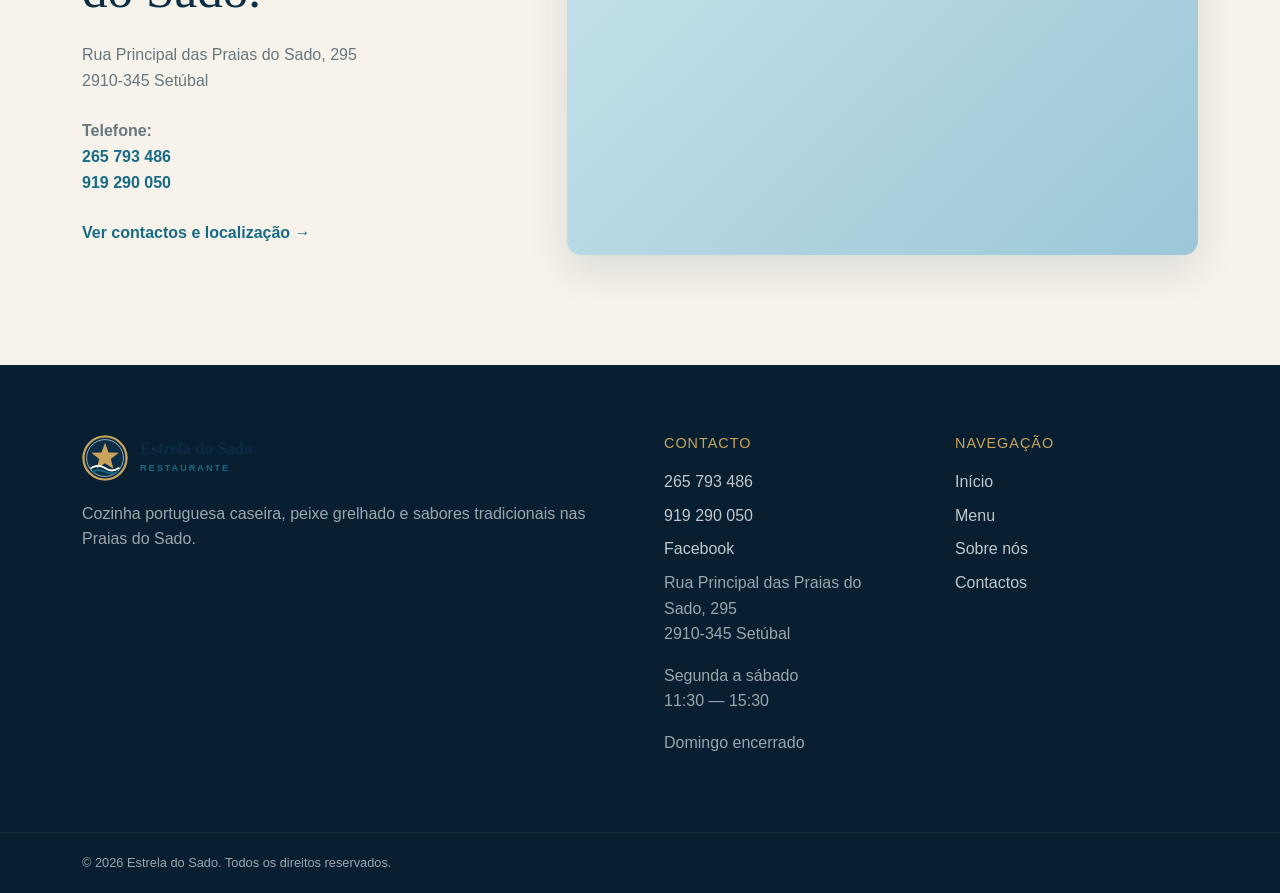
==== commit c73fd0d7: "atualização geral" ====
--- a/index.html
+++ b/index.html
@@ -20,6 +20,9 @@
     <!-- CSS próprio -->
     <link rel="stylesheet" href="css/style.css">
 
+    <!-- Ícone do separador -->
+    <link rel="icon" type="image/svg+xml" href="images/logo-symbol.svg">
+
 </head>
 
 <body>
@@ -40,8 +43,8 @@
             <a class="navbar-brand restaurant-logo"
                href="index.html">
 
-                <span class="logo-icon">
-                    E
+                <span class="logo-icon" aria-hidden="true">
+                    <img src="images/logo-symbol.svg" alt="">
                 </span>
 
                 <span class="logo-text">
@@ -133,7 +136,7 @@
                     <li class="nav-item ms-lg-3 mt-3 mt-lg-0">
 
                         <a class="nav-reservation"
-                           href="contacto.html">
+                           href="contacto.html#marcacao">
 
                             Fazer marcação
 
@@ -223,13 +226,7 @@
 
                 <div class="col-lg-6">
 
-                    <div class="image-placeholder">
-
-                        <span>
-                            Fotografia do peixe grelhado
-                        </span>
-
-                    </div>
+                    <div class="photo-frame photo-frame--peixe" role="img" aria-label="Peixe grelhado do Estrela do Sado"></div>
 
                 </div>
 
@@ -349,42 +346,19 @@
             <div class="schedule-box">
 
                 <div>
-
-                    <span class="section-label">
-                        HORÁRIO
-                    </span>
-
-                    <h2>
-                        Apenas almoços
-                    </h2>
-
+                    <span class="section-label">HORÁRIO</span>
+                    <h2>Apenas almoços</h2>
                     <p>
-                        Estamos abertos para almoço
-                        das 12:00 às 15:00,
-                        de segunda-feira a sábado.
+                        Estamos abertos de segunda-feira a sábado,
+                        das 11:30 às 15:30.
                     </p>
-
-                    <p>
-                        <strong>Domingo:</strong> encerrado.
-                    </p>
-
-                </div>
-
+                    <p><strong>Domingo:</strong> encerrado.</p>
+                </div>
 
                 <div class="schedule-time">
-
-                    <strong>
-                        12:00
-                    </strong>
-
-                    <span>
-                        —
-                    </span>
-
-                    <strong>
-                        15:00
-                    </strong>
-
+                    <strong>11:30</strong>
+                    <span>—</span>
+                    <strong>15:30</strong>
                 </div>
 
             </div>
@@ -401,25 +375,18 @@
 
         <div class="container text-center">
 
-            <span class="section-label">
-                MARCAÇÕES
-            </span>
-
-            <h2>
-                Queres garantir a tua mesa?
-            </h2>
+            <span class="section-label">MARCAÇÕES</span>
+            <h2>Queres garantir a tua mesa?</h2>
 
             <p>
                 Faz a tua marcação no dia anterior
                 ou no próprio dia até às 11:00.
             </p>
 
-            <a href="tel:+351265793486"
-               class="button button-primary">
-
-                Ligar: 265 793 486
-
-            </a>
+            <div class="hero-buttons justify-content-center contact-actions">
+                <a href="tel:+351265793486" class="button button-primary">265 793 486</a>
+                <a href="tel:+351919290050" class="button button-secondary">919 290 050</a>
+            </div>
 
         </div>
 
@@ -448,16 +415,15 @@
                     </h2>
 
                     <p>
-                        Rua Principal de Praias do Sado, nº 295<br>
+                        Rua Principal das Praias do Sado, 295<br>
                         2910-345 Setúbal
                     </p>
 
                     <p>
                         <strong>Telefone:</strong><br>
 
-                        <a href="tel:+351265793486">
-                            265 793 486
-                        </a>
+                        <a href="tel:+351265793486">265 793 486</a><br>
+                        <a href="tel:+351919290050">919 290 050</a>
                     </p>
 
 
@@ -476,7 +442,7 @@
                     <div class="location-placeholder">
 
                         <iframe
-                            src="https://www.google.com/maps?q=Rua+Principal+de+Praias+do+Sado+295,+2910-345+Setubal&output=embed"
+                            src="https://www.google.com/maps?q=Rua+Principal+das+Praias+do+Sado+295,+Setubal&output=embed"
                             width="100%"
                             height="350"
                             style="border:0;"
@@ -511,98 +477,64 @@
 
         <div class="row g-5">
 
-
             <div class="col-lg-6">
 
-                <a href="index.html"
-                   class="restaurant-logo footer-logo">
-
-                    <span class="logo-icon">
-                        E
+                <a href="index.html" class="restaurant-logo footer-logo">
+
+                    <span class="logo-icon" aria-hidden="true">
+                        <img src="images/logo-symbol.svg" alt="">
                     </span>
 
                     <span class="logo-text">
-
-                        <strong>
-                            Estrela do Sado
-                        </strong>
-
-                        <small>
-                            RESTAURANTE
-                        </small>
-
+                        <strong>Estrela do Sado</strong>
+                        <small>RESTAURANTE</small>
                     </span>
 
                 </a>
 
-
                 <p>
-                    Cozinha portuguesa caseira
+                    Cozinha portuguesa caseira,
+                    peixe grelhado e sabores tradicionais
                     nas Praias do Sado.
                 </p>
 
             </div>
 
-
             <div class="col-md-3">
 
-                <h3>
-                    Contacto
-                </h3>
-
-                <a href="tel:+351265793486">
-                    265 793 486
+                <h3>Contacto</h3>
+
+                <a href="tel:+351265793486">265 793 486</a>
+                <a href="tel:+351919290050">919 290 050</a>
+
+                <a href="https://www.facebook.com/estreladosado/"
+                   target="_blank"
+                   rel="noopener noreferrer">
+                    Facebook
                 </a>
 
-                                <!-- FACEBOOK -->
-
-                <a
-                    href="https://www.facebook.com/estreladosado/"
-                    target="_blank"
-                    rel="noopener noreferrer">
-
-                    Facebook
-
-                </a>
-
                 <p>
-                    Rua Principal de Praias do Sado, nº 295<br>
+                    Rua Principal das Praias do Sado, 295<br>
                     2910-345 Setúbal
                 </p>
 
                 <p>
                     Segunda a sábado<br>
-                    12:00 — 15:00
+                    11:30 — 15:30
                 </p>
 
-                <p>
-                    Domingo encerrado
-                </p>
-
-            </div>
-
+                <p>Domingo encerrado</p>
+
+            </div>
 
             <div class="col-md-3">
 
-                <h3>
-                    Navegação
-                </h3>
-
-                <a href="index.html">
-                    Início
-                </a>
-
-                <a href="menu.html">
-                    Menu
-                </a>
-
-                <a href="sobre.html">
-                    Sobre nós
-                </a>
-
-                <a href="contacto.html">
-                    Contactos
-                </a>
+                <h3>Navegação</h3>
+
+                <a href="index.html">Início</a>
+                <a href="menu.html">Menu</a>
+                <a href="sobre.html">Sobre nós</a>
+                <a href="contacto.html">Contactos</a>
 
             </div>
 
@@ -610,18 +542,10 @@
 
     </div>
 
-
     <div class="footer-bottom">
-
-        <div class="container">
-
-            <p>
-                © 2026 Estrela do Sado.
-                Todos os direitos reservados.
-            </p>
-
-        </div>
-
+        <div class="container">
+            <p>© 2026 Estrela do Sado. Todos os direitos reservados.</p>
+        </div>
     </div>
 
 </footer>
--- a/css/style.css
+++ b/css/style.css
@@ -1202,131 +1202,274 @@
     }
 
 }
-/* =========================================
-   MENU DE DEMONSTRAÇÃO
-========================================= */
-
-.demo-menu-badge {
-    display: inline-flex;
-
-    align-items: center;
-    justify-content: center;
-
-    margin-bottom: 22px;
-
-    padding: 8px 16px;
-
-    border: 1px solid rgba(255, 255, 255, 0.35);
-
-    border-radius: 50px;
-
-    background: rgba(255, 255, 255, 0.08);
-
-    color: #ffffff;
-
-    font-size: 0.72rem;
-    font-weight: 700;
-
-    letter-spacing: 1.5px;
-
-    text-transform: uppercase;
-
-    backdrop-filter: blur(8px);
-}
-
-
-/* =========================================
-   DESTAQUE DA ESPECIALIDADE
-========================================= */
-
-.menu-specialty-card {
-    margin-bottom: 35px;
-
-    padding: 35px;
-
+
+
+/* =========================================
+   IDENTIDADE VISUAL FINAL
+========================================= */
+
+.logo-icon {
+    width: 46px;
+    height: 46px;
+    padding: 0;
+    overflow: hidden;
+    border: 0;
+    border-radius: 50%;
+    background: transparent;
+}
+
+.logo-icon img {
+    width: 100%;
+    height: 100%;
+    display: block;
+    object-fit: contain;
+}
+
+.footer-logo .logo-icon {
+    background: transparent;
+}
+
+
+/* =========================================
+   HERO COM FOTOGRAFIAS
+========================================= */
+
+.hero {
     background:
         linear-gradient(
+            90deg,
+            rgba(11, 45, 69, 0.94),
+            rgba(11, 45, 69, 0.72),
+            rgba(11, 45, 69, 0.30)
+        ),
+        url("../images/hero-home.jpg") center / cover no-repeat;
+}
+
+.menu-hero {
+    position: relative;
+    isolation: isolate;
+    overflow: hidden;
+    padding: 120px 0;
+    background: var(--navy);
+}
+
+.menu-hero::before {
+    content: "";
+    position: absolute;
+    inset: 0;
+    z-index: -2;
+    background-image:
+        linear-gradient(
             135deg,
-            var(--navy),
-            var(--blue)
-        );
-
+            rgba(11, 45, 69, 0.93),
+            rgba(23, 107, 135, 0.76)
+        ),
+        var(--page-hero-image);
+    background-position: center;
+    background-size: cover;
+    background-repeat: no-repeat;
+    transform: scale(1.02);
+}
+
+.menu-hero::after {
+    content: "";
+    position: absolute;
+    inset: 0;
+    z-index: -1;
+    background: linear-gradient(
+        180deg,
+        rgba(7, 31, 48, 0.08),
+        rgba(7, 31, 48, 0.28)
+    );
+}
+
+.menu-hero--menu {
+    --page-hero-image: url("../images/hero-menu.jpg");
+}
+
+.menu-hero--sobre {
+    --page-hero-image: url("../images/hero-sobre.jpg");
+}
+
+.menu-hero--contactos {
+    --page-hero-image: url("../images/hero-contactos.jpg");
+}
+
+.menu-hero-content {
+    position: relative;
+    z-index: 2;
+}
+
+
+/* =========================================
+   FOTOGRAFIAS DO SITE
+========================================= */
+
+.photo-frame {
+    min-height: 500px;
     border-radius: 16px;
-
+    background-color: var(--blue-light);
+    background-image:
+        linear-gradient(
+            135deg,
+            rgba(11, 45, 69, 0.08),
+            rgba(23, 107, 135, 0.03)
+        ),
+        var(--photo-image);
+    background-size: cover;
+    background-position: center;
+    background-repeat: no-repeat;
     box-shadow: var(--shadow);
 }
 
-.menu-specialty-card .section-label {
-    color: #d9c18a;
-}
-
-.menu-specialty-card h3 {
+.photo-frame--peixe {
+    --photo-image: url("../images/peixe-grelhado.jpg");
+}
+
+.photo-frame--restaurante {
+    --photo-image: url("../images/restaurante.jpg");
+}
+
+.photo-frame--pratos {
+    --photo-image: url("../images/pratos.jpg");
+}
+
+.photo-frame--choco {
+    --photo-image: url("../images/choco-frito.jpg");
+}
+
+.photo-frame--carne {
+    --photo-image: url("../images/prato-carne.jpg");
+}
+
+.photo-frame--gallery {
+    min-height: 330px;
+}
+
+.menu-gallery {
+    padding: 90px 0;
+    background: var(--white);
+}
+
+.menu-gallery .menu-section-heading {
+    margin-bottom: 40px;
+}
+
+
+/* =========================================
+   SOBRE NÓS
+========================================= */
+
+.about-values .about-card {
+    min-height: 320px;
+    border: 1px solid rgba(201, 164, 92, 0.16);
+}
+
+.about-values .about-card-icon {
+    width: 54px;
+    height: 54px;
+    display: grid;
+    place-items: center;
+    margin-bottom: 24px;
+    border: 1px solid rgba(201, 164, 92, 0.55);
+    border-radius: 50%;
+    color: var(--gold);
+    font-family: Georgia, "Times New Roman", serif;
+    font-size: 1.55rem;
+}
+
+
+/* =========================================
+   CONTACTOS
+========================================= */
+
+.contact-detail-item h3 {
     margin-bottom: 10px;
-
-    color: var(--white);
-
-    font-size: 2rem;
-}
-
-.menu-specialty-card p {
-    max-width: 650px;
-
-    margin-bottom: 0;
-
-    color: rgba(255, 255, 255, 0.78);
-}
-
-
-/* =========================================
-   AVISO DE DEMONSTRAÇÃO
-========================================= */
-
-.demo-notice {
-    margin-top: 20px;
-
-    color: rgba(255, 255, 255, 0.65) !important;
-
-    font-size: 0.78rem !important;
-
-    font-style: italic;
-}
-
-
-/* =========================================
-   PREÇO DE DEMONSTRAÇÃO
-========================================= */
-
-.menu-price-demo {
+    font-size: 1.35rem;
+}
+
+.contact-phone-list {
+    display: flex;
+    flex-direction: column;
+    gap: 5px;
+}
+
+.contact-phone-list a,
+.location a[href^="tel:"] {
+    color: var(--blue);
+    font-weight: 700;
+}
+
+.contact-actions {
+    margin-top: 26px;
+}
+
+
+/* =========================================
+   MAPA
+========================================= */
+
+.location-placeholder {
+    overflow: hidden;
+}
+
+.location-placeholder iframe {
     display: block;
-
-    margin-top: 5px;
-
-    color: var(--gold);
-
-    font-size: 0.7rem;
-
-    font-family: "Segoe UI", Arial, sans-serif;
-
-    font-weight: 500;
-
-    text-align: right;
-}
-
+    width: 100%;
+}
+
+
+/* =========================================
+   RESPONSIVO — IMAGENS / HERO
+========================================= */
+
+@media (max-width: 991.98px) {
+    .menu-hero {
+        padding: 100px 0;
+    }
+
+    .photo-frame {
+        min-height: 430px;
+    }
+}
 
 @media (max-width: 575.98px) {
-
-    .menu-specialty-card {
-        padding: 25px;
-    }
-
-    .menu-specialty-card h3 {
-        font-size: 1.6rem;
-    }
-
-    .demo-menu-badge {
-        font-size: 0.65rem;
-
-        letter-spacing: 1px;
-    }
-
-}+    .logo-icon {
+        width: 40px;
+        height: 40px;
+    }
+
+    .hero {
+        background:
+            linear-gradient(
+                90deg,
+                rgba(11, 45, 69, 0.95),
+                rgba(11, 45, 69, 0.70)
+            ),
+            url("../images/hero-home.jpg") center / cover no-repeat;
+    }
+
+    .menu-hero {
+        padding: 82px 0;
+    }
+
+    .photo-frame {
+        min-height: 320px;
+    }
+
+    .photo-frame--gallery {
+        min-height: 260px;
+    }
+
+    .menu-gallery {
+        padding: 65px 0;
+    }
+
+    .contact-actions {
+        width: 100%;
+    }
+
+    .contact-actions .button {
+        width: 100%;
+    }
+}
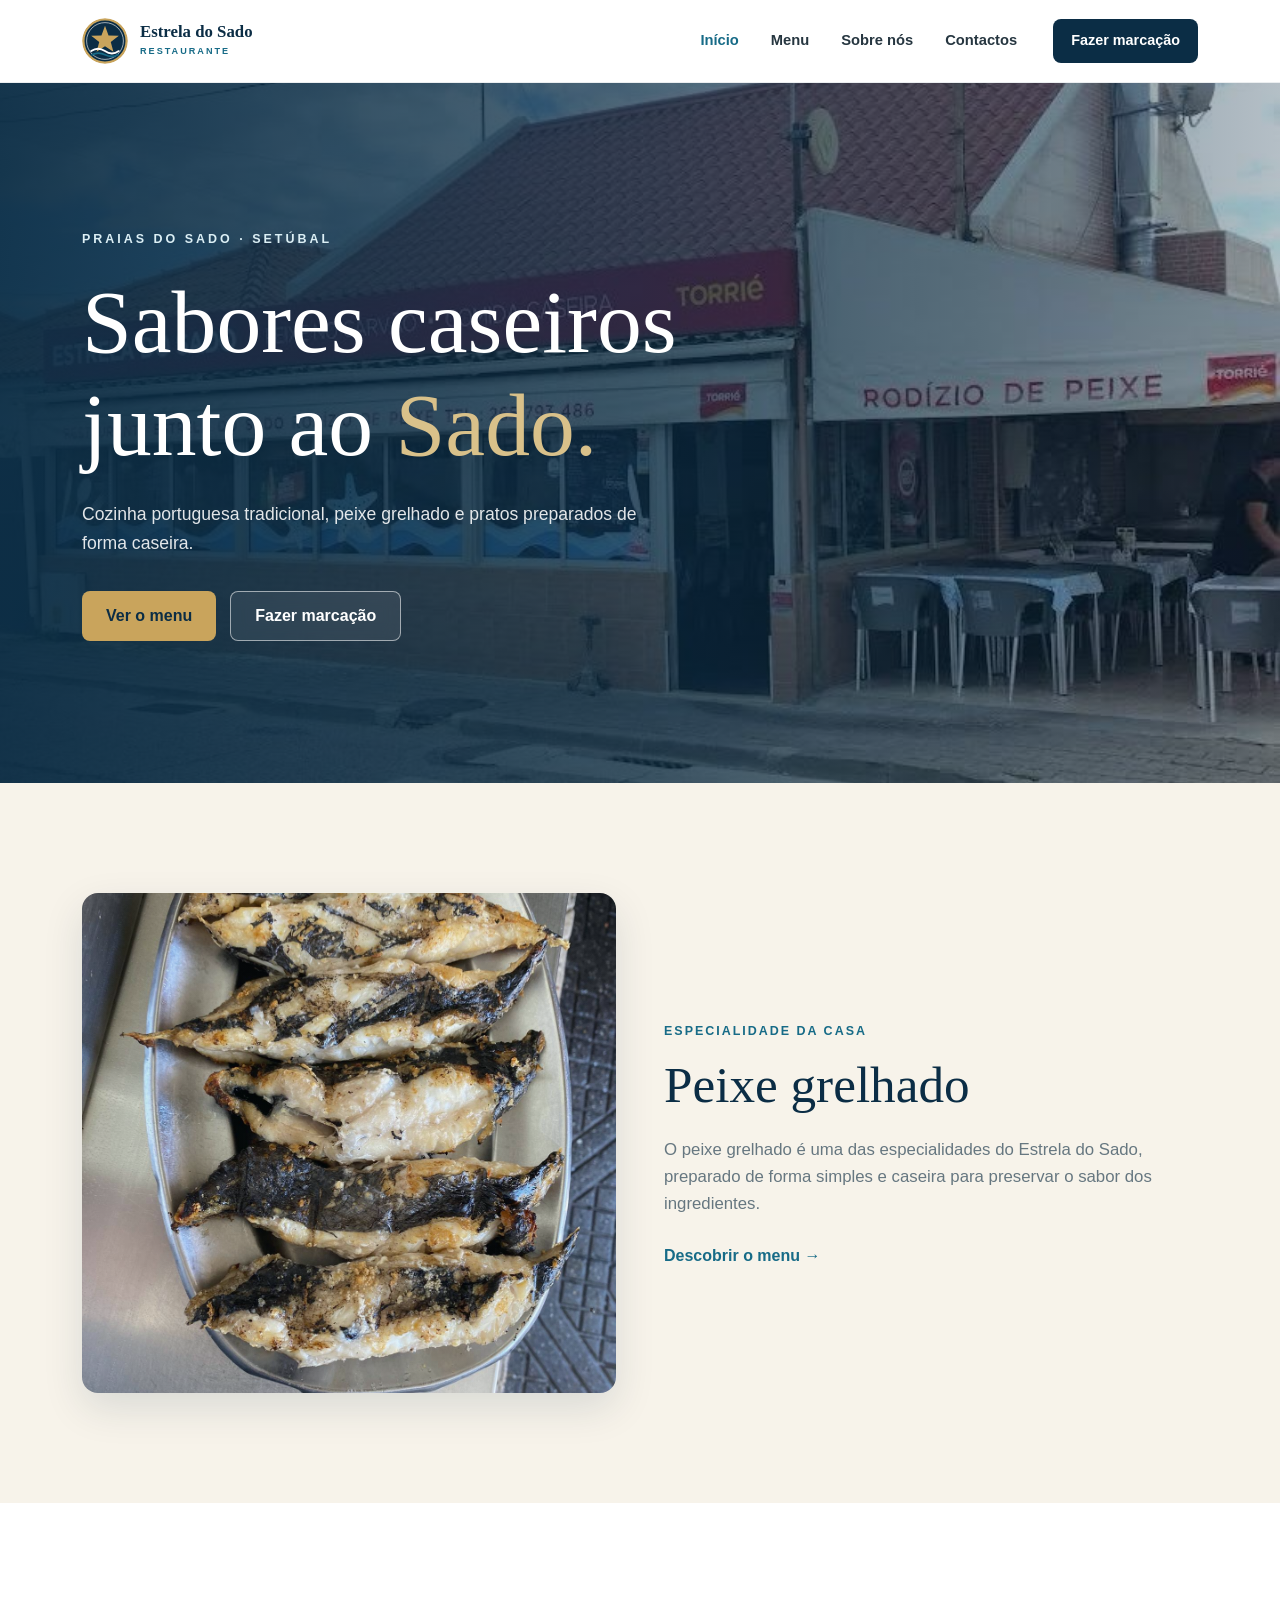
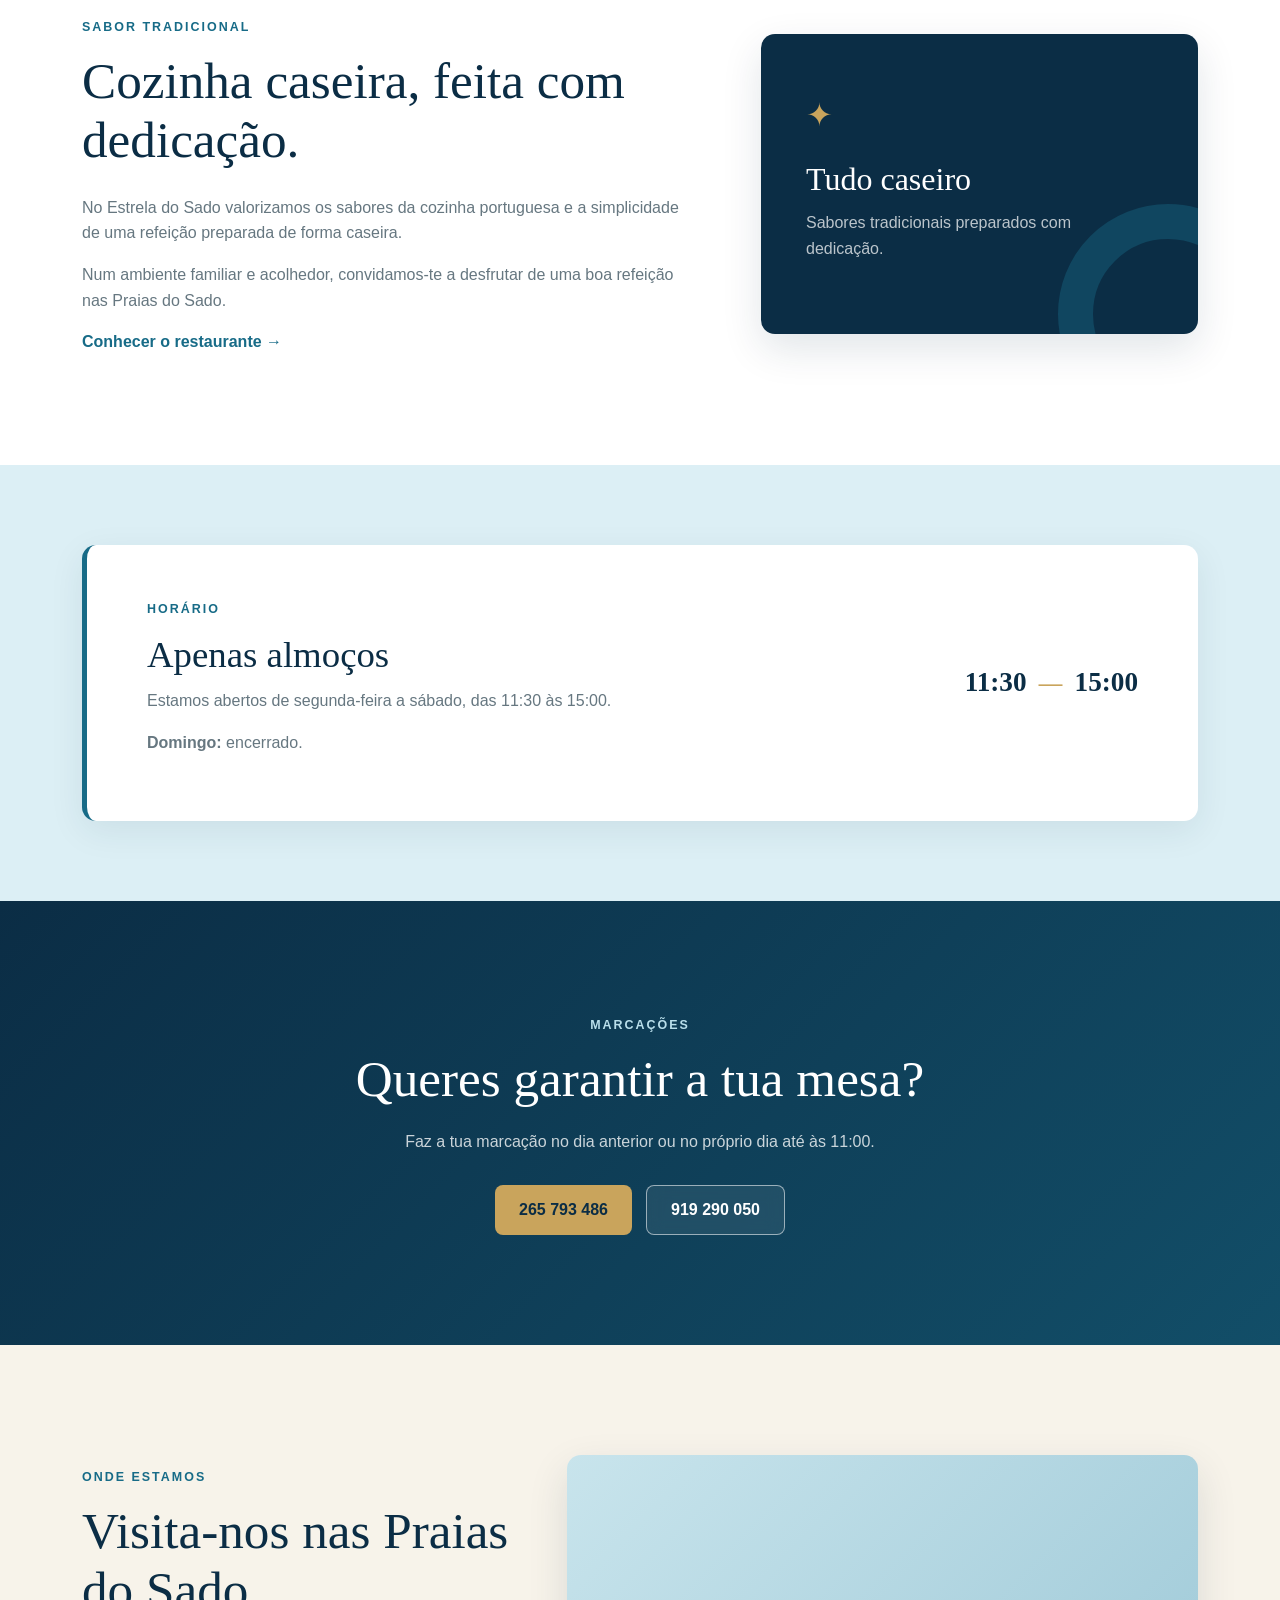
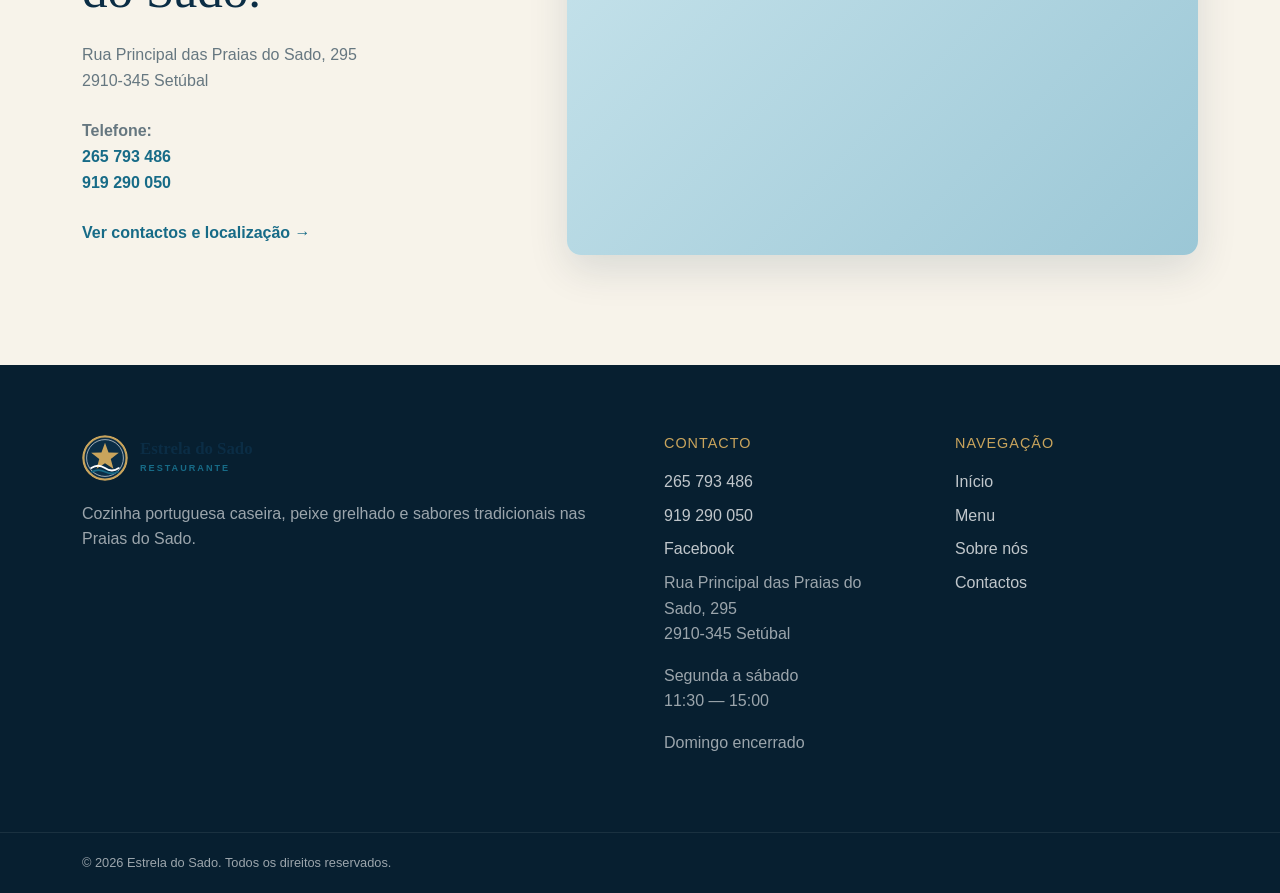
==== commit bd74a70e: "atualizações" ====
--- a/index.html
+++ b/index.html
@@ -350,7 +350,7 @@
                     <h2>Apenas almoços</h2>
                     <p>
                         Estamos abertos de segunda-feira a sábado,
-                        das 11:30 às 15:30.
+                        das 11:30 às 15:00.
                     </p>
                     <p><strong>Domingo:</strong> encerrado.</p>
                 </div>
@@ -358,7 +358,7 @@
                 <div class="schedule-time">
                     <strong>11:30</strong>
                     <span>—</span>
-                    <strong>15:30</strong>
+                    <strong>15:00</strong>
                 </div>
 
             </div>
@@ -520,7 +520,7 @@
 
                 <p>
                     Segunda a sábado<br>
-                    11:30 — 15:30
+                    11:30 — 15:00
                 </p>
 
                 <p>Domingo encerrado</p>
--- a/css/style.css
+++ b/css/style.css
@@ -216,7 +216,7 @@
             rgba(11, 45, 69, 0.72),
             rgba(11, 45, 69, 0.28)
         ),
-        url("../images/hero.jpg") center / cover no-repeat;
+        url("../images/hero-home.jpg") center / cover no-repeat;
 }
 
 .hero-content {
@@ -783,7 +783,7 @@
                 rgba(11, 45, 69, 0.94),
                 rgba(11, 45, 69, 0.65)
             ),
-            url("../images/hero.jpg") center / cover no-repeat;
+            url("../images/hero-home.jpg") center / cover no-repeat;
     }
 
     .hero-content {
@@ -1330,20 +1330,32 @@
     --photo-image: url("../images/restaurante.jpg");
 }
 
+.photo-frame--interior {
+    --photo-image: url("../images/interior.jpg");
+    background-position: center 45%;
+}
+
 .photo-frame--pratos {
     --photo-image: url("../images/pratos.jpg");
 }
 
 .photo-frame--choco {
     --photo-image: url("../images/choco-frito.jpg");
+    background-position: center;
 }
 
 .photo-frame--carne {
     --photo-image: url("../images/prato-carne.jpg");
+    background-position: center;
+}
+
+.photo-frame--sobremesas {
+    --photo-image: url("../images/sobremesas.jpg");
+    background-position: center;
 }
 
 .photo-frame--gallery {
-    min-height: 330px;
+    min-height: 310px;
 }
 
 .menu-gallery {
@@ -1473,3 +1485,26 @@
         width: 100%;
     }
 }
+
+/* Ajustes das fotografias reais */
+.menu-hero--menu::before {
+    background-position: center 48%;
+}
+
+.menu-hero--sobre::before {
+    background-position: center 45%;
+}
+
+.menu-hero--contactos::before {
+    background-position: center 52%;
+}
+
+.photo-frame--peixe {
+    background-position: center 48%;
+}
+
+@media (max-width: 575.98px) {
+    .photo-frame--interior {
+        background-position: center 40%;
+    }
+}
